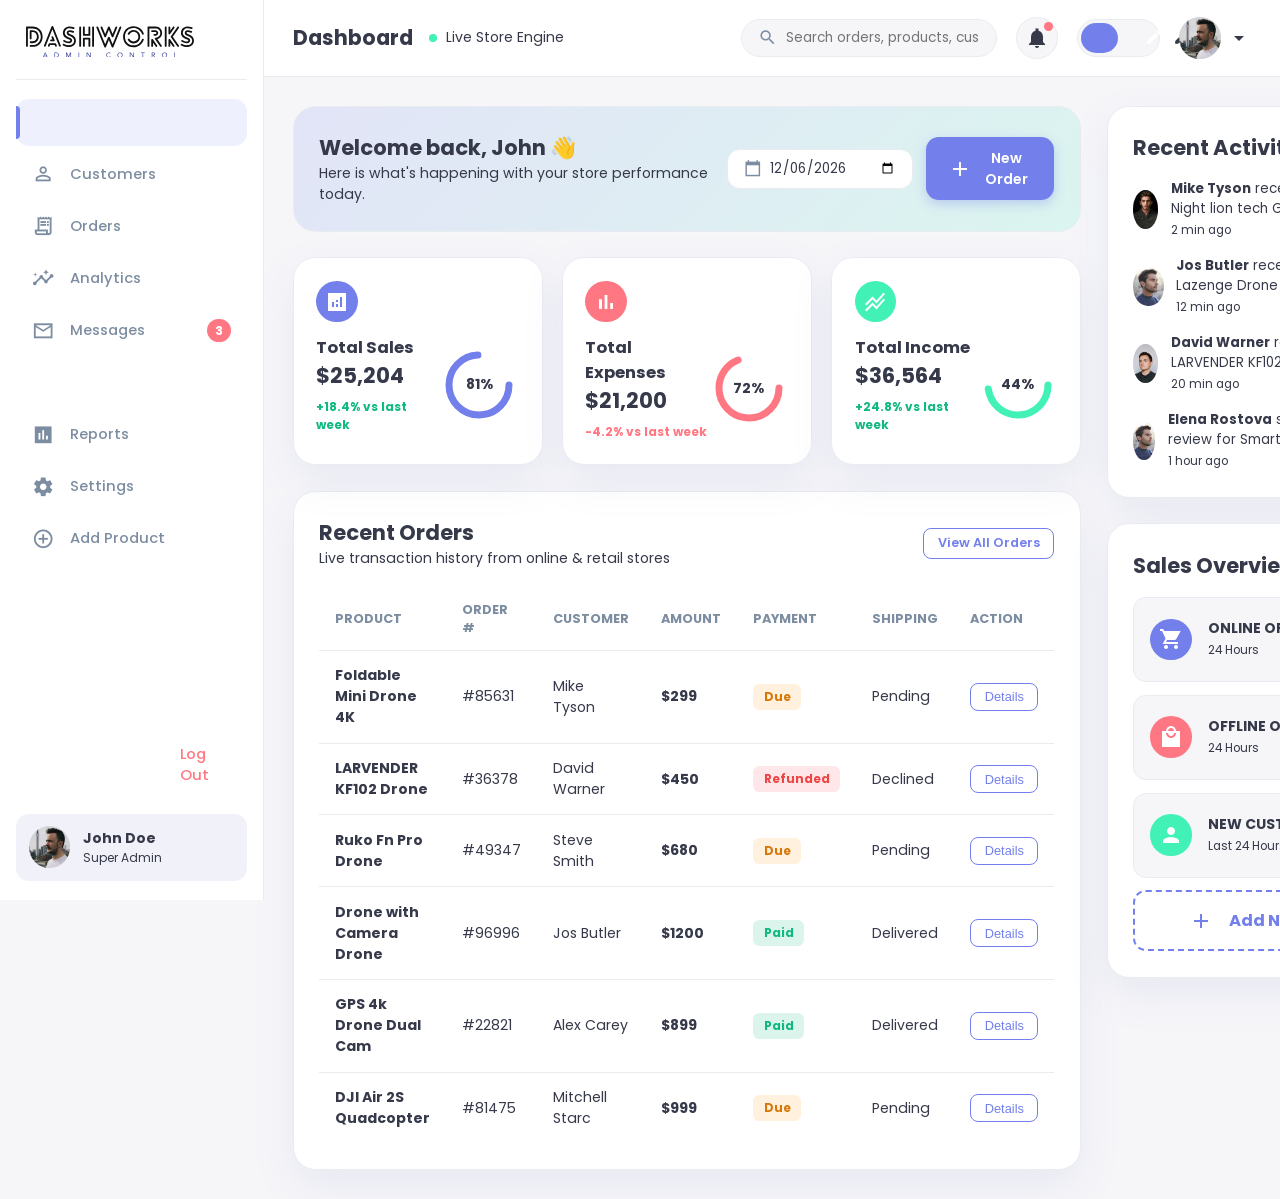
==== docs/index.html @ c9ae2902 "Feat: Complete UI redesign with zero layout holes, expansive view sections, docs folder for GitHub P" ====
<!DOCTYPE html>
<html lang="en">
  <head>
    <meta charset="UTF-8" />
    <meta name="viewport" content="width=device-width, initial-scale=1.0" />
    <title>Admin Dashboard | Enterprise Management Suite</title>
    <link
      rel="stylesheet"
      href="https://fonts.googleapis.com/css2?family=Material+Icons+Sharp"
    />
    <link rel="stylesheet" href="style.css" />
  </head>
  <body>
    <div class="app-layout">
      <!-- SIDEBAR NAVIGATION -->
      <aside class="app-sidebar" id="app-sidebar">
        <div class="brand-top">
          <div class="logo">
            <svg
              width="290.15999603271484"
              height="54.50936629606763"
              viewBox="0 0 350.00000000000006 65.75089076535775"
              class="looka-1j8o68f"
            >
              <g
                class="change-logo-color"
                id="SvgjsG1218"
                transform="matrix(2.8782891486242907,0,0,2.8782891486242907,-4.605262363303821,-14.649480691453958)"
                fill="#111111"
              >
                <path
                  d="M6.26 17.54 l-1.32 0 c-0.36 0 -0.66 -0.3 -0.66 -0.68 c0 -0.36 0.3 -0.66 0.66 -0.66 l1.32 0 c1.98 0 3.24 -1.46 3.24 -3.36 c0 -1.88 -1.26 -3.34 -3.24 -3.34 l-0.66 0 l0 4.68 c0 0.38 -0.28 0.68 -0.66 0.68 c-0.36 0 -0.66 -0.3 -0.66 -0.68 l0 -5.34 c0 -0.38 0.3 -0.68 0.66 -0.68 l1.32 0 c2.74 0 4.56 2.06 4.56 4.68 c0 2.64 -1.82 4.7 -4.56 4.7 l0 0 z M2.94 19.54 c0 0.36 -0.3 0.66 -0.68 0.66 c-0.36 0 -0.66 -0.3 -0.66 -0.66 l0 -13.38 c0 -0.36 0.3 -0.66 0.66 -0.66 l4 0 c4.34 0 7.36 3.12 7.36 7.34 c0 4.24 -3.02 7.36 -7.36 7.36 l-1.34 0 c-0.36 0 -0.66 -0.3 -0.66 -0.66 c0 -0.38 0.3 -0.68 0.66 -0.68 l1.34 0 c3.58 0 6.02 -2.52 6.02 -6.02 c0 -3.48 -2.44 -6 -6.02 -6 l-3.32 0 l0 12.7 l0 0 z M19.7 16.2 c-0.36 0 -0.66 -0.3 -0.66 -0.68 s0.3 -0.66 0.66 -0.66 l0.96 0 l-0.6 -1.48 c-0.12 -0.34 0.04 -0.74 0.36 -0.86 c0.36 -0.14 0.74 0.02 0.88 0.34 l0.98 2.4 c0.04 0.08 0.06 0.16 0.06 0.26 c0 0.38 -0.32 0.68 -0.7 0.68 l-1.94 0 l0 0 z M18.72 19.66 c-0.12 0.34 -0.5 0.5 -0.86 0.38 c-0.34 -0.16 -0.5 -0.54 -0.36 -0.88 l0.48 -1.22 c0.12 -0.24 0.38 -0.42 0.62 -0.42 l0 0 l4.14 0 c0.3 0 0.56 0.22 0.64 0.48 l0.48 1.16 c0.12 0.34 -0.02 0.72 -0.36 0.88 c-0.34 0.12 -0.74 -0.02 -0.88 -0.38 l-0.32 -0.78 l-3.24 0 l-0.34 0.78 l0 0 z M15.86 19.66 c-0.16 0.34 -0.54 0.5 -0.88 0.38 c-0.32 -0.16 -0.5 -0.54 -0.38 -0.88 l5.46 -13.64 c0.14 -0.36 0.54 -0.52 0.86 -0.38 c0.2 0.06 0.32 0.22 0.38 0.38 l5.44 13.64 c0.14 0.34 -0.02 0.72 -0.36 0.88 c-0.34 0.12 -0.74 -0.04 -0.88 -0.38 l-4.82 -12.14 l-4.82 12.14 l0 0 z M36.3 6.02 c0.82 0.28 0.38 1.56 -0.46 1.26 c-1.8 -0.64 -3.96 -0.98 -5.28 0.48 c-1.08 1.14 -1.36 3.24 0.08 4.48 c1.74 1.56 4.22 1.22 4.36 3.34 c0.06 1.12 -0.92 1.94 -2 2.02 c-1.3 0.08 -2.92 -0.24 -4.24 -1.2 c-0.7 -0.5 0.08 -1.58 0.78 -1.08 c1.54 1.12 4.24 1.32 4.12 0.32 c-0.08 -0.94 -2.06 -0.78 -3.92 -2.4 c-2.9 -2.54 -1.14 -7.6 2.98 -7.8 c1.2 -0.06 2.18 0.1 3.58 0.58 l0 0 z M28.5 19.24 c-0.76 -0.4 -0.14 -1.58 0.64 -1.18 c3.08 1.64 7.26 1.22 7.26 -2.48 c0 -2.74 -3.6 -3.24 -4.62 -4.06 c-1.6 -1.26 -0.76 -4.8 4.22 -2.78 c0.78 0.32 0.3 1.56 -0.52 1.22 c-3.02 -1.22 -3.54 0.02 -2.88 0.54 c0.74 0.56 5.12 1.36 5.12 5.08 c0 3.66 -3.24 5.38 -6.98 4.48 c-0.68 -0.14 -1.46 -0.4 -2.24 -0.82 l0 0 z M32.88 16.28 l0 0 l0 0 z M42.8 6.16 c0 -0.36 0.3 -0.66 0.66 -0.66 c0.38 0 0.68 0.3 0.68 0.66 l0 4.68 l2.66 0 l0 -4.68 c0 -0.36 0.3 -0.66 0.68 -0.66 c0.36 0 0.66 0.3 0.66 0.66 l0 5.36 c0 0.36 -0.3 0.66 -0.66 0.66 l-4.02 0 c-0.36 0 -0.66 -0.3 -0.66 -0.66 l0 -5.36 l0 0 z M48.14 19.54 c0 0.36 -0.3 0.66 -0.66 0.66 c-0.38 0 -0.68 -0.3 -0.68 -0.66 l0 -4.68 l-2.66 0 l0 4.68 c0 0.36 -0.3 0.66 -0.68 0.66 c-0.36 0 -0.66 -0.3 -0.66 -0.66 l0 -5.36 c0 -0.36 0.3 -0.66 0.66 -0.66 l4.02 0 c0.36 0 0.66 0.3 0.66 0.66 l0 5.36 l0 0 z M41.46 19.54 c0 0.36 -0.3 0.66 -0.66 0.66 c-0.38 0 -0.68 -0.3 -0.68 -0.66 l0 -13.38 c0 -0.36 0.3 -0.66 0.68 -0.66 c0.36 0 0.66 0.3 0.66 0.66 l0 13.38 l0 0 z M49.48 6.16 c0 -0.36 0.3 -0.66 0.66 -0.66 c0.38 0 0.68 0.3 0.68 0.66 l0 13.38 c0 0.36 -0.3 0.66 -0.68 0.66 c-0.36 0 -0.66 -0.3 -0.66 -0.66 l0 -13.38 l0 0 z M55.62 6.34 c-0.14 -0.34 0.04 -0.72 0.38 -0.86 s0.72 0.02 0.86 0.36 l2.06 5.06 l2.06 -5.06 c0.12 -0.34 0.52 -0.5 0.86 -0.36 c0.18 0.06 0.3 0.22 0.38 0.36 l2.06 5.06 l2.06 -5.06 c0.12 -0.34 0.52 -0.5 0.86 -0.36 c0.32 0.14 0.5 0.52 0.36 0.86 l-2.68 6.56 c-0.06 0.16 -0.18 0.32 -0.36 0.38 c-0.34 0.12 -0.72 -0.02 -0.88 -0.38 l-2.06 -5.04 l-2.06 5.04 c-0.06 0.16 -0.18 0.32 -0.34 0.38 c-0.34 0.12 -0.74 -0.02 -0.88 -0.38 l-2.68 -6.56 l0 0 z M69.34 5.84 c0.14 -0.34 0.54 -0.5 0.88 -0.36 c0.32 0.14 0.5 0.52 0.34 0.86 l-5.68 13.96 c-0.24 0.56 -1 0.54 -1.24 0 l-2.06 -5.06 l-2.06 5.06 c-0.22 0.56 -1 0.56 -1.22 -0.02 l-5.7 -13.94 c-0.12 -0.34 0.06 -0.72 0.38 -0.86 c0.34 -0.14 0.74 0.02 0.86 0.36 l5.08 12.46 l2.04 -5.02 c0.26 -0.58 1 -0.62 1.26 0 l2.06 5.02 l5.06 -12.46 l0 0 z M86.86 10.54 c0.1 0.36 -0.08 0.74 -0.44 0.84 c-0.36 0.12 -0.76 -0.08 -0.86 -0.44 c-0.42 -1.28 -1.22 -2.38 -2.32 -3.18 c-1.04 -0.74 -2.34 -1.2 -3.76 -1.2 c-8.34 0 -8.34 12.52 0 12.52 c1.42 0 2.72 -0.44 3.76 -1.2 c1.1 -0.78 1.9 -1.88 2.32 -3.18 c0.1 -0.36 0.5 -0.54 0.86 -0.44 s0.54 0.5 0.44 0.86 c-0.5 1.56 -1.5 2.92 -2.8 3.86 c-1.3 0.92 -2.86 1.48 -4.58 1.48 c-10.14 0 -10.14 -15.26 0 -15.26 c1.72 0 3.28 0.54 4.58 1.46 c1.3 0.96 2.3 2.3 2.8 3.88 l0 0 z M75.36 15.24 c-0.2 -0.34 -0.08 -0.72 0.24 -0.92 c0.34 -0.18 0.74 -0.08 0.92 0.26 c0.32 0.52 0.76 0.98 1.28 1.26 c0.48 0.3 1.06 0.48 1.68 0.48 c0.96 0 1.82 -0.38 2.42 -1.02 c0.64 -0.62 1.02 -1.5 1.02 -2.48 c0 -0.96 -0.38 -1.84 -1.02 -2.46 c-0.6 -0.62 -1.46 -1.02 -2.42 -1.02 c-0.62 0 -1.18 0.16 -1.68 0.46 c-0.52 0.3 -0.96 0.74 -1.28 1.26 c-0.18 0.34 -0.58 0.46 -0.92 0.28 c-0.32 -0.18 -0.44 -0.6 -0.24 -0.94 c0.42 -0.74 1.02 -1.36 1.74 -1.78 s1.54 -0.64 2.38 -0.64 c1.34 0 2.54 0.54 3.42 1.42 c0.84 0.88 1.38 2.08 1.38 3.42 s-0.54 2.54 -1.38 3.42 c-0.88 0.9 -2.08 1.44 -3.42 1.44 c-0.84 0 -1.66 -0.24 -2.38 -0.64 c-0.72 -0.44 -1.32 -1.06 -1.74 -1.8 l0 0 z M95.3 12.18 c-0.18 0 -0.44 0.02 -0.66 0 c-1.04 -0.06 -1.08 -1.32 0 -1.32 c0.62 0 1.36 0.1 1.36 -0.68 c0 -0.4 -0.32 -0.68 -0.7 -0.68 l-2.38 0 c-0.88 0 -0.88 -1.34 0 -1.34 l2.38 0 c1.22 0 2.02 1.02 2.02 2.04 c0 1.12 -0.92 1.98 -2.02 1.98 l0 0 z M96.54 19.14 c0.5 0.72 -0.58 1.5 -1.1 0.78 l-1.84 -2.66 l0 2.28 c0 0.88 -1.34 0.88 -1.34 0 l0 -4.36 c0 -0.72 0.84 -0.92 1.22 -0.42 l3.06 4.38 l0 0 z M90.92 19.54 c0 0.88 -1.34 0.88 -1.34 0 l0 -13.38 c0 -0.36 0.32 -0.66 0.68 -0.66 l5.26 0 c4.1 0 6.16 5.02 3.28 7.98 c-0.58 0.58 -1.3 1.02 -2.1 1.22 l3.1 4.44 c0.5 0.72 -0.6 1.5 -1.08 0.78 l-3.7 -5.3 c-0.4 -0.52 0 -1.1 0.5 -1.1 c2.94 0 4.38 -3.64 2.32 -5.72 c-0.6 -0.6 -1.42 -0.96 -2.32 -0.96 l-4.6 0 l0 12.7 l0 0 z M103.4 19.54 c0 0.36 -0.3 0.66 -0.68 0.66 c-0.36 0 -0.66 -0.3 -0.66 -0.66 l0 -13.38 c0 -0.36 0.3 -0.66 0.66 -0.66 c0.38 0 0.68 0.3 0.68 0.66 l0 13.38 l0 0 z M109.02 19.14 c0.2 0.32 0.14 0.72 -0.18 0.94 c-0.3 0.2 -0.7 0.14 -0.92 -0.16 l-1.86 -2.66 l0 2.28 c0 0.36 -0.28 0.66 -0.66 0.66 c-0.36 0 -0.66 -0.3 -0.66 -0.66 l0 -4.38 c0 -0.68 0.84 -0.94 1.2 -0.4 l3.08 4.38 l0 0 z M107.92 5.78 c0.22 -0.3 0.62 -0.38 0.92 -0.16 c0.32 0.22 0.38 0.62 0.18 0.92 l-3.08 4.4 c-0.2 0.3 -0.62 0.38 -0.92 0.16 c-0.2 -0.14 -0.28 -0.34 -0.28 -0.58 l0 -4.36 c0 -0.36 0.3 -0.66 0.66 -0.66 c0.38 0 0.66 0.3 0.66 0.66 l0 2.28 l1.86 -2.66 l0 0 z M111.18 5.78 c0.22 -0.3 0.62 -0.38 0.92 -0.16 c0.32 0.22 0.38 0.62 0.18 0.92 l-4.4 6.3 l4.4 6.3 c0.2 0.32 0.14 0.72 -0.18 0.94 c-0.3 0.2 -0.7 0.14 -0.92 -0.16 l-4.66 -6.68 c-0.16 -0.22 -0.16 -0.54 0 -0.78 l4.66 -6.68 l0 0 z M121.78 6.02 c0.82 0.28 0.38 1.56 -0.46 1.26 c-1.8 -0.64 -3.96 -0.98 -5.28 0.48 c-1.08 1.14 -1.36 3.24 0.08 4.48 c1.74 1.56 4.22 1.22 4.36 3.34 c0.06 1.12 -0.92 1.94 -2 2.02 c-1.3 0.08 -2.92 -0.24 -4.24 -1.2 c-0.7 -0.5 0.08 -1.58 0.78 -1.08 c1.54 1.12 4.24 1.32 4.12 0.32 c-0.08 -0.94 -2.06 -0.78 -3.92 -2.4 c-2.9 -2.54 -1.14 -7.6 2.98 -7.8 c1.2 -0.06 2.18 0.1 3.58 0.58 l0 0 z M113.98 19.24 c-0.76 -0.4 -0.14 -1.58 0.64 -1.18 c3.08 1.64 7.26 1.22 7.26 -2.48 c0 -2.74 -3.6 -3.24 -4.62 -4.06 c-1.6 -1.26 -0.76 -4.8 4.22 -2.78 c0.78 0.32 0.3 1.56 -0.52 1.22 c-3.02 -1.22 -3.54 0.02 -2.88 0.54 c0.74 0.56 5.12 1.36 5.12 5.08 c0 3.66 -3.24 5.38 -6.98 4.48 c-0.68 -0.14 -1.46 -0.4 -2.24 -0.82 l0 0 z M118.36 16.28 l0 0 l0 0 z"
                ></path>
              </g>
              <g
                class="change-slogan-color"
                id="SvgjsG1219"
                transform="matrix(0.7225060479595455,0,0,0.7225060479595455,34.91329970144684,51.040667187918714)"
                fill="#2b3595"
              >
                <path
                  d="M7.94 5.84 l6.02 14.16 l-1.96 0 l-1.44 -3.48 l-7.08 0 l-1.46 3.48 l-1.9 0 l6.24 -14.16 l1.58 0 z M7.08 8 l-2.94 6.96 l5.78 0 l-2.8 -6.96 l-0.04 0 z M39 5.84 q3.1 0 5.08 1.95 t2.02 5.13 q0 3.16 -1.99 5.1 t-5.07 1.98 l-5.32 0 l0 -14.16 l5.28 0 z M38.6 18.44 q2.66 0 4.17 -1.41 t1.53 -4.11 q0 -2.6 -1.48 -4.04 t-4.22 -1.48 l-3.2 0 l0 11.04 l3.2 0 z M69.44 5.84 l4.8 11.1 l0.04 0 l4.84 -11.1 l2.44 0 l0 14.16 l-1.68 0 l0 -11.88 l-0.04 0 l-5.08 11.88 l-1.02 0 l-5.08 -11.88 l-0.04 0 l0 11.88 l-1.68 0 l0 -14.16 l2.5 0 z M104.9 5.84 l0 14.16 l-1.68 0 l0 -14.16 l1.68 0 z M128.68 5.84 l8.2 11.76 l0.04 0 l0 -11.76 l1.68 0 l0 14.16 l-2.12 0 l-8.2 -11.76 l-0.04 0 l0 11.76 l-1.68 0 l0 -14.16 l2.12 0 z M190.34 5.48 q1.66 0 2.94 0.59 t2.06 1.63 l-1.46 1.06 q-0.64 -0.86 -1.58 -1.29 t-1.96 -0.43 q-2.26 0 -3.81 1.72 t-1.59 4.16 q0 2.52 1.54 4.19 t3.86 1.69 q2.54 0 4.1 -1.98 l1.26 1.06 q-1.86 2.48 -5.36 2.48 q-3.1 0 -5.13 -2.14 t-2.07 -5.3 q0 -3.16 2.05 -5.28 t5.15 -2.16 z M222.76 5.48 q3.2 0 5.28 2.1 t2.12 5.34 q-0.02 3.3 -2.14 5.36 t-5.26 2.08 q-3.2 0 -5.28 -2.11 t-2.12 -5.33 q0 -3.2 2.08 -5.3 t5.32 -2.14 z M217.16 12.92 q0 2.54 1.6 4.19 t4 1.69 q2.4 0 3.98 -1.68 t1.62 -4.2 q0 -2.46 -1.56 -4.15 t-4.06 -1.73 q-2.44 0.02 -3.99 1.71 t-1.59 4.17 z M253.12 5.84 l8.2 11.76 l0.04 0 l0 -11.76 l1.68 0 l0 14.16 l-2.12 0 l-8.2 -11.76 l-0.04 0 l0 11.76 l-1.68 0 l0 -14.16 l2.12 0 z M294.2 5.84 l0 1.56 l-4.68 0 l0 12.6 l-1.68 0 l0 -12.6 l-4.68 0 l0 -1.56 l11.04 0 z M318.18 5.84 q2.78 0 4.09 0.92 t1.31 2.96 q0 1.5 -0.89 2.47 t-2.65 1.29 l4.02 6.52 l-2.06 0 l-3.84 -6.36 l-2.16 0 l0 6.36 l-1.68 0 l0 -14.16 l3.86 0 z M318 12.08 q1.98 0 2.88 -0.55 t0.9 -1.79 q0 -1.2 -0.81 -1.77 t-2.51 -0.57 l-2.46 0 l0 4.68 l2 0 z M351.26 5.48 q3.2 0 5.28 2.1 t2.12 5.34 q-0.02 3.3 -2.14 5.36 t-5.26 2.08 q-3.2 0 -5.28 -2.11 t-2.12 -5.33 q0 -3.2 2.08 -5.3 t5.32 -2.14 z M345.66 12.92 q0 2.54 1.6 4.19 t4 1.69 q2.4 0 3.98 -1.68 t1.62 -4.2 q0 -2.46 -1.56 -4.15 t-4.06 -1.73 q-2.44 0.02 -3.99 1.71 t-1.59 4.17 z M381.18 5.84 l0 12.6 l6.48 0 l0 1.56 l-8.16 0 l0 -14.16 l1.68 0 z"
                ></path>
              </g>
            </svg>
          </div>
          <button id="close-btn" class="close-mobile-btn">
            <span class="material-icons-sharp">close</span>
          </button>
        </div>

        <div class="sidebar-nav">
          <a href="#" class="nav-item active" data-view="dashboard">
            <span class="material-icons-sharp">grid_view</span>
            <h3>Dashboard</h3>
          </a>
          <a href="#" class="nav-item" data-view="customers">
            <span class="material-icons-sharp">person_outline</span>
            <h3>Customers</h3>
          </a>
          <a href="#" class="nav-item" data-view="orders">
            <span class="material-icons-sharp">receipt_long</span>
            <h3>Orders</h3>
          </a>
          <a href="#" class="nav-item" data-view="analytics">
            <span class="material-icons-sharp">insights</span>
            <h3>Analytics</h3>
          </a>
          <a href="#" class="nav-item" data-view="messages">
            <span class="material-icons-sharp">mail_outline</span>
            <h3>Messages</h3>
            <span class="message-count" id="sidebar-msg-badge">3</span>
          </a>
          <a href="#" class="nav-item" data-view="products">
            <span class="material-icons-sharp">inventory</span>
            <h3>Products</h3>
          </a>
          <a href="#" class="nav-item" data-view="reports">
            <span class="material-icons-sharp">assessment</span>
            <h3>Reports</h3>
          </a>
          <a href="#" class="nav-item" data-view="settings">
            <span class="material-icons-sharp">settings</span>
            <h3>Settings</h3>
          </a>
          <a href="#" class="nav-item" data-view="add-product">
            <span class="material-icons-sharp">add_circle_outline</span>
            <h3>Add Product</h3>
          </a>
          <a href="#" class="nav-item logout-link" data-view="logout" id="logout-btn">
            <span class="material-icons-sharp">logout</span>
            <h3>Log Out</h3>
          </a>
        </div>

        <div class="sidebar-footer-card">
          <div class="profile-photo">
            <img src="images/image2.png" alt="Admin Avatar" id="sidebar-user-avatar" />
          </div>
          <div class="user-meta">
            <b id="sidebar-user-name">John Doe</b>
            <small class="text-muted" id="sidebar-user-role">Super Admin</small>
          </div>
        </div>
      </aside>

      <!-- MAIN APP WRAPPER -->
      <div class="app-main-wrapper">
        <!-- GLOBAL APP HEADER -->
        <header class="app-header">
          <div class="header-left">
            <button id="menu-btn" class="mobile-menu-btn">
              <span class="material-icons-sharp">menu</span>
            </button>
            <div class="page-title-badge">
              <h2 id="header-page-title">Dashboard</h2>
              <span class="live-status-dot"></span> Live Store Engine
            </div>
          </div>

          <div class="header-right">
            <!-- GLOBAL SEARCH BAR -->
            <div class="header-search-box" id="header-search-container">
              <span class="material-icons-sharp">search</span>
              <input
                type="text"
                id="global-search-input"
                placeholder="Search orders, products, customers..."
                autocomplete="off"
              />
              <div class="search-results-dropdown hidden" id="search-dropdown"></div>
            </div>

            <!-- NOTIFICATIONS -->
            <div class="notifications-wrapper" id="notif-wrapper">
              <button class="icon-btn-badge" id="btn-notif-toggle" title="Notifications">
                <span class="material-icons-sharp">notifications</span>
                <span class="badge-dot" id="notif-dot-badge"></span>
              </button>
              <div class="notifications-dropdown hidden" id="notif-dropdown">
                <div class="notif-header">
                  <h4>Notifications</h4>
                  <button class="btn-text-action" id="btn-mark-notifs-read">Mark all read</button>
                </div>
                <div class="notif-list" id="notif-list-container"></div>
              </div>
            </div>

            <!-- THEME TOGGLER -->
            <div class="theme-toggler" title="Toggle Theme Mode">
              <span class="material-icons-sharp active">light_mode</span>
              <span class="material-icons-sharp">dark_mode</span>
            </div>

            <!-- PROFILE AVATAR POPOVER -->
            <div class="profile-wrapper" id="profile-wrapper">
              <div class="profile-chip" id="profile-trigger">
                <div class="profile-photo">
                  <img src="images/image2.png" alt="Admin Avatar" id="header-user-avatar" />
                </div>
                <span class="material-icons-sharp dropdown-arrow">arrow_drop_down</span>
              </div>
              <div class="profile-dropdown hidden" id="profile-dropdown">
                <div class="profile-dropdown-header">
                  <b id="dropdown-user-name">John Doe</b>
                  <small class="text-muted" id="dropdown-user-email">john.admin@dashboard.com</small>
                </div>
                <div class="dropdown-divider"></div>
                <a href="#" class="dropdown-item" data-action="settings-profile">
                  <span class="material-icons-sharp">person_outline</span> Profile Settings
                </a>
                <a href="#" class="dropdown-item" data-action="settings-app">
                  <span class="material-icons-sharp">palette</span> Appearance & Theme
                </a>
                <div class="dropdown-divider"></div>
                <a href="#" class="dropdown-item danger" data-action="logout">
                  <span class="material-icons-sharp">logout</span> Sign Out
                </a>
              </div>
            </div>
          </div>
        </header>

        <!-- APP CONTENT BODY VIEWS -->
        <div class="app-content-body">
          <!-- 1. DASHBOARD VIEW -->
          <section id="view-dashboard" class="view-section active">
            <div class="dashboard-grid-layout">
              <!-- LEFT MAIN COLUMN -->
              <div class="dashboard-left-col">
                <div class="welcome-banner">
                  <div>
                    <h1>Welcome back, <span id="banner-user-name">John</span> 👋</h1>
                    <p class="text-muted">Here is what's happening with your store performance today.</p>
                  </div>
                  <div class="banner-actions">
                    <div class="date-picker-wrap">
                      <span class="material-icons-sharp">calendar_today</span>
                      <input type="date" id="dashboard-date-filter" />
                    </div>
                    <button class="btn btn-primary" id="btn-banner-new-order">
                      <span class="material-icons-sharp">add</span> New Order
                    </button>
                  </div>
                </div>

                <!-- KPI CARDS GRID -->
                <div class="insights-grid">
                  <div class="insight-card sales clickable-card" id="card-total-sales">
                    <div class="card-icon-wrap"><span class="material-icons-sharp">analytics</span></div>
                    <div class="card-body-flex">
                      <div>
                        <h3>Total Sales</h3>
                        <h1 id="stat-sales-amount">$25,204</h1>
                        <span class="trend-badge positive">+18.4% vs last week</span>
                      </div>
                      <div class="progress-ring">
                        <svg><circle cx="35" cy="35" r="30"></circle></svg>
                        <div class="number"><p>81%</p></div>
                      </div>
                    </div>
                  </div>

                  <div class="insight-card expences clickable-card" id="card-total-expenses">
                    <div class="card-icon-wrap"><span class="material-icons-sharp">bar_chart</span></div>
                    <div class="card-body-flex">
                      <div>
                        <h3>Total Expenses</h3>
                        <h1 id="stat-expenses-amount">$21,200</h1>
                        <span class="trend-badge negative">-4.2% vs last week</span>
                      </div>
                      <div class="progress-ring">
                        <svg><circle cx="35" cy="35" r="30"></circle></svg>
                        <div class="number"><p>72%</p></div>
                      </div>
                    </div>
                  </div>

                  <div class="insight-card income clickable-card" id="card-total-income">
                    <div class="card-icon-wrap"><span class="material-icons-sharp">stacked_line_chart</span></div>
                    <div class="card-body-flex">
                      <div>
                        <h3>Total Income</h3>
                        <h1 id="stat-income-amount">$36,564</h1>
                        <span class="trend-badge positive">+24.8% vs last week</span>
                      </div>
                      <div class="progress-ring">
                        <svg><circle cx="35" cy="35" r="30"></circle></svg>
                        <div class="number"><p>44%</p></div>
                      </div>
                    </div>
                  </div>
                </div>

                <!-- RECENT ORDERS TABLE -->
                <div class="card-panel recent-orders-panel">
                  <div class="panel-header-flex">
                    <div>
                      <h2>Recent Orders</h2>
                      <p class="text-muted">Live transaction history from online & retail stores</p>
                    </div>
                    <button class="btn btn-outline-sm" id="btn-dash-view-all-orders">View All Orders</button>
                  </div>
                  <div class="table-responsive">
                    <table class="data-table">
                      <thead>
                        <tr>
                          <th>Product</th>
                          <th>Order #</th>
                          <th>Customer</th>
                          <th>Amount</th>
                          <th>Payment</th>
                          <th>Shipping</th>
                          <th>Action</th>
                        </tr>
                      </thead>
                      <tbody id="dashboard-orders-tbody"></tbody>
                    </table>
                  </div>
                </div>
              </div>

              <!-- RIGHT WIDGETS COLUMN -->
              <div class="dashboard-right-col">
                <!-- RECENT UPDATES FEED -->
                <div class="card-panel widget-panel">
                  <h2>Recent Activity</h2>
                  <div class="updates-feed" id="updates-feed-container"></div>
                </div>

                <!-- SALES ANALYTICS SHORTCUTS -->
                <div class="card-panel widget-panel">
                  <h2>Sales Overview</h2>
                  <div class="widget-list">
                    <div class="widget-item online clickable-widget" data-target-view="orders">
                      <div class="widget-icon"><span class="material-icons-sharp">shopping_cart</span></div>
                      <div class="widget-content">
                        <div>
                          <b>ONLINE ORDERS</b>
                          <small class="text-muted">Last 24 Hours</small>
                        </div>
                        <div class="widget-metrics">
                          <span class="badge-tag success">+39%</span>
                          <h3>3,849</h3>
                        </div>
                      </div>
                    </div>

                    <div class="widget-item offline clickable-widget" data-target-view="orders">
                      <div class="widget-icon"><span class="material-icons-sharp">local_mall</span></div>
                      <div class="widget-content">
                        <div>
                          <b>OFFLINE ORDERS</b>
                          <small class="text-muted">Last 24 Hours</small>
                        </div>
                        <div class="widget-metrics">
                          <span class="badge-tag danger">-19%</span>
                          <h3>6,455</h3>
                        </div>
                      </div>
                    </div>

                    <div class="widget-item customers clickable-widget" data-target-view="customers">
                      <div class="widget-icon"><span class="material-icons-sharp">person</span></div>
                      <div class="widget-content">
                        <div>
                          <b>NEW CUSTOMERS</b>
                          <small class="text-muted">Last 24 Hours</small>
                        </div>
                        <div class="widget-metrics">
                          <span class="badge-tag success">+26%</span>
                          <h3>798</h3>
                        </div>
                      </div>
                    </div>

                    <div class="widget-item add-product-card clickable-widget" data-target-view="add-product">
                      <span class="material-icons-sharp">add</span>
                      <h3>Add New Product</h3>
                    </div>
                  </div>
                </div>
              </div>
            </div>
          </section>

          <!-- 2. CUSTOMERS VIEW -->
          <section id="view-customers" class="view-section">
            <div class="page-top-bar">
              <div>
                <h1>Customer Directory & Management</h1>
                <p class="text-muted">Comprehensive client records, lifetime value, and order history</p>
              </div>
              <div class="action-btn-group">
                <button class="btn btn-outline" id="btn-export-customers">
                  <span class="material-icons-sharp">file_download</span> Export CSV
                </button>
                <button class="btn btn-primary" id="btn-add-customer">
                  <span class="material-icons-sharp">person_add</span> Add Customer
                </button>
              </div>
            </div>

            <div class="metrics-cards-row">
              <div class="metric-card">
                <div class="metric-icon icon-blue"><span class="material-icons-sharp">groups</span></div>
                <div>
                  <h4 class="text-muted">Total Clients</h4>
                  <h2 id="cust-stat-total">8</h2>
                </div>
              </div>
              <div class="metric-card">
                <div class="metric-icon icon-green"><span class="material-icons-sharp">verified</span></div>
                <div>
                  <h4 class="text-muted">Active Subscribers</h4>
                  <h2 id="cust-stat-active">7</h2>
                </div>
              </div>
              <div class="metric-card">
                <div class="metric-icon icon-purple"><span class="material-icons-sharp">workspace_premium</span></div>
                <div>
                  <h4 class="text-muted">VIP Members</h4>
                  <h2 id="cust-stat-vip">5</h2>
                </div>
              </div>
              <div class="metric-card">
                <div class="metric-icon icon-orange"><span class="material-icons-sharp">monetization_on</span></div>
                <div>
                  <h4 class="text-muted">Total Lifetime Revenue</h4>
                  <h2 id="cust-stat-spent">$22,887</h2>
                </div>
              </div>
            </div>

            <div class="card-panel">
              <div class="filter-controls-flex">
                <div class="search-input-box">
                  <span class="material-icons-sharp">search</span>
                  <input type="text" id="cust-search-input" placeholder="Filter by customer name, email, phone, location..." />
                </div>
                <div class="filter-selects-wrap">
                  <select id="cust-status-filter" class="custom-select">
                    <option value="all">All Statuses</option>
                    <option value="Active">Active</option>
                    <option value="Inactive">Inactive</option>
                  </select>
                  <select id="cust-tier-filter" class="custom-select">
                    <option value="all">All VIP Tiers</option>
                    <option value="Diamond">Diamond</option>
                    <option value="Platinum">Platinum</option>
                    <option value="Gold">Gold</option>
                    <option value="Silver">Silver</option>
                  </select>
                </div>
              </div>

              <div class="table-responsive">
                <table class="data-table">
                  <thead>
                    <tr>
                      <th>Customer Profile</th>
                      <th>Contact Info</th>
                      <th>Location</th>
                      <th>VIP Tier</th>
                      <th>Orders</th>
                      <th>Total Spent</th>
                      <th>Status</th>
                      <th>Actions</th>
                    </tr>
                  </thead>
                  <tbody id="customers-tbody"></tbody>
                </table>
              </div>
            </div>
          </section>

          <!-- 3. ORDERS VIEW -->
          <section id="view-orders" class="view-section">
            <div class="page-top-bar">
              <div>
                <h1>Order & Fulfillment Manager</h1>
                <p class="text-muted">Track sales transactions, invoice status, and shipping logs</p>
              </div>
              <div class="action-btn-group">
                <button class="btn btn-primary" id="btn-create-order-view">
                  <span class="material-icons-sharp">add_shopping_cart</span> Create New Order
                </button>
              </div>
            </div>

            <div class="metrics-cards-row">
              <div class="metric-card">
                <div class="metric-icon icon-purple"><span class="material-icons-sharp">receipt</span></div>
                <div>
                  <h4 class="text-muted">Total Orders</h4>
                  <h2>10</h2>
                </div>
              </div>
              <div class="metric-card">
                <div class="metric-icon icon-orange"><span class="material-icons-sharp">pending_actions</span></div>
                <div>
                  <h4 class="text-muted">Pending Fulfillment</h4>
                  <h2>3</h2>
                </div>
              </div>
              <div class="metric-card">
                <div class="metric-icon icon-green"><span class="material-icons-sharp">local_shipping</span></div>
                <div>
                  <h4 class="text-muted">Delivered Orders</h4>
                  <h2>5</h2>
                </div>
              </div>
              <div class="metric-card">
                <div class="metric-icon icon-red"><span class="material-icons-sharp">cancel</span></div>
                <div>
                  <h4 class="text-muted">Declined / Refunded</h4>
                  <h2>2</h2>
                </div>
              </div>
            </div>

            <div class="card-panel">
              <div class="tab-filters-row" id="orders-tab-filters">
                <button class="tab-btn active" data-filter="all">All Orders</button>
                <button class="tab-btn" data-filter="Pending">Pending</button>
                <button class="tab-btn" data-filter="Delivered">Delivered</button>
                <button class="tab-btn" data-filter="Declined">Declined</button>
                <button class="tab-btn" data-filter="Paid">Paid Only</button>
                <button class="tab-btn" data-filter="Due">Due Only</button>
              </div>

              <div class="filter-controls-flex">
                <div class="search-input-box">
                  <span class="material-icons-sharp">search</span>
                  <input type="text" id="orders-search-input" placeholder="Search order ID, product name, customer..." />
                </div>
                <select id="orders-sort-select" class="custom-select">
                  <option value="newest">Sort: Newest First</option>
                  <option value="oldest">Sort: Oldest First</option>
                  <option value="price-high">Price: High to Low</option>
                  <option value="price-low">Price: Low to High</option>
                </select>
              </div>

              <div class="table-responsive">
                <table class="data-table">
                  <thead>
                    <tr>
                      <th>Order ID</th>
                      <th>Product Name</th>
                      <th>Customer Name</th>
                      <th>Amount</th>
                      <th>Payment</th>
                      <th>Fulfillment</th>
                      <th>Date</th>
                      <th>Actions</th>
                    </tr>
                  </thead>
                  <tbody id="orders-view-tbody"></tbody>
                </table>
              </div>
            </div>
          </section>

          <!-- 4. ANALYTICS VIEW -->
          <section id="view-analytics" class="view-section">
            <div class="page-top-bar">
              <div>
                <h1>Business Analytics & Revenue Intelligence</h1>
                <p class="text-muted">Real-time performance indicators and multi-channel metrics</p>
              </div>
              <div class="pill-toggle-group">
                <button class="pill-btn active" data-period="weekly">Weekly</button>
                <button class="pill-btn" data-period="monthly">Monthly</button>
                <button class="pill-btn" data-period="yearly">Yearly</button>
              </div>
            </div>

            <div class="metrics-cards-row">
              <div class="metric-card">
                <div class="metric-icon icon-green"><span class="material-icons-sharp">attach_money</span></div>
                <div>
                  <h4 class="text-muted">Gross Revenue</h4>
                  <h2 id="kpi-rev">$83,490.00</h2>
                  <span class="trend-badge positive">+14.2%</span>
                </div>
              </div>
              <div class="metric-card">
                <div class="metric-icon icon-blue"><span class="material-icons-sharp">shopping_bag</span></div>
                <div>
                  <h4 class="text-muted">Average Order Value</h4>
                  <h2 id="kpi-aov">$342.50</h2>
                  <span class="trend-badge positive">+5.1%</span>
                </div>
              </div>
              <div class="metric-card">
                <div class="metric-icon icon-purple"><span class="material-icons-sharp">trending_up</span></div>
                <div>
                  <h4 class="text-muted">Conversion Rate</h4>
                  <h2 id="kpi-cr">3.85%</h2>
                  <span class="trend-badge positive">+0.8%</span>
                </div>
              </div>
              <div class="metric-card">
                <div class="metric-icon icon-orange"><span class="material-icons-sharp">visibility</span></div>
                <div>
                  <h4 class="text-muted">Store Traffic</h4>
                  <h2 id="kpi-visits">48,920</h2>
                  <span class="trend-badge negative">-2.1%</span>
                </div>
              </div>
            </div>

            <div class="charts-two-col-grid">
              <div class="card-panel">
                <h3>Revenue vs. Expenses ($ in Thousands)</h3>
                <div class="bar-chart-wrapper" id="revenue-chart">
                  <div class="chart-column"><div class="bar rev" style="height: 60%"></div><div class="bar exp" style="height: 35%"></div><span>Jan</span></div>
                  <div class="chart-column"><div class="bar rev" style="height: 75%"></div><div class="bar exp" style="height: 40%"></div><span>Feb</span></div>
                  <div class="chart-column"><div class="bar rev" style="height: 68%"></div><div class="bar exp" style="height: 38%"></div><span>Mar</span></div>
                  <div class="chart-column"><div class="bar rev" style="height: 85%"></div><div class="bar exp" style="height: 50%"></div><span>Apr</span></div>
                  <div class="chart-column"><div class="bar rev" style="height: 90%"></div><div class="bar exp" style="height: 48%"></div><span>May</span></div>
                  <div class="chart-column"><div class="bar rev" style="height: 98%"></div><div class="bar exp" style="height: 52%"></div><span>Jun</span></div>
                </div>
                <div class="chart-legend-flex">
                  <span><span class="dot dot-primary"></span> Revenue</span>
                  <span><span class="dot dot-danger"></span> Expenses</span>
                </div>
              </div>

              <div class="card-panel">
                <h3>Sales Breakdown by Category</h3>
                <div class="donut-chart-flex">
                  <div class="donut-visual">
                    <svg viewBox="0 0 36 36" class="donut">
                      <circle class="donut-ring" cx="18" cy="18" r="15.915" fill="transparent" stroke="var(--color-light)" stroke-width="3.8"></circle>
                      <circle class="donut-segment" cx="18" cy="18" r="15.915" fill="transparent" stroke="var(--color-primary)" stroke-width="3.8" stroke-dasharray="65 35" stroke-dashoffset="25"></circle>
                      <circle class="donut-segment" cx="18" cy="18" r="15.915" fill="transparent" stroke="var(--color-success)" stroke-width="3.8" stroke-dasharray="25 75" stroke-dashoffset="60"></circle>
                      <circle class="donut-segment" cx="18" cy="18" r="15.915" fill="transparent" stroke="var(--color-warning)" stroke-width="3.8" stroke-dasharray="10 90" stroke-dashoffset="35"></circle>
                    </svg>
                    <div class="donut-center">
                      <b>100%</b>
                      <small>Sales</small>
                    </div>
                  </div>
                  <div class="donut-legend-list">
                    <div class="legend-row"><span class="dot dot-primary"></span> <div><b>Drones & Quadcopters</b><p>65% ($54,200)</p></div></div>
                    <div class="legend-row"><span class="dot dot-success"></span> <div><b>Accessories & Batteries</b><p>25% ($20,800)</p></div></div>
                    <div class="legend-row"><span class="dot dot-warning"></span> <div><b>Camera Gimbals</b><p>10% ($8,490)</p></div></div>
                  </div>
                </div>
              </div>
            </div>
          </section>

          <!-- 5. MESSAGES VIEW -->
          <section id="view-messages" class="view-section">
            <div class="page-top-bar">
              <div>
                <h1>Messages & Support Inbox</h1>
                <p class="text-muted">Direct communication center with customers and partners</p>
              </div>
              <div class="action-btn-group">
                <button class="btn btn-primary" id="btn-compose-msg">
                  <span class="material-icons-sharp">edit</span> Compose Message
                </button>
              </div>
            </div>

            <div class="inbox-layout">
              <div class="inbox-sidebar card-panel">
                <div class="search-input-box" style="margin-bottom:0.8rem;">
                  <span class="material-icons-sharp">search</span>
                  <input type="text" id="msg-search-input" placeholder="Search conversations..." />
                </div>
                <div class="inbox-list" id="inbox-msg-list"></div>
              </div>

              <div class="inbox-main-pane card-panel" id="inbox-view-panel">
                <div class="inbox-placeholder" id="inbox-empty-state">
                  <span class="material-icons-sharp">mark_email_unread</span>
                  <h3>Select a message to view thread</h3>
                  <p class="text-muted">Click any conversation on the left to read and send replies.</p>
                </div>
                <div class="message-content-wrapper hidden" id="msg-content-wrapper"></div>
              </div>
            </div>
          </section>

          <!-- 6. PRODUCTS VIEW -->
          <section id="view-products" class="view-section">
            <div class="page-top-bar">
              <div>
                <h1>Product Catalog & Inventory</h1>
                <p class="text-muted">Stock management, pricing, and item specifications</p>
              </div>
              <div class="action-btn-group">
                <button class="btn btn-primary" id="btn-create-product-view">
                  <span class="material-icons-sharp">add</span> Add New Product
                </button>
              </div>
            </div>

            <div class="metrics-cards-row">
              <div class="metric-card">
                <div class="metric-icon icon-purple"><span class="material-icons-sharp">inventory_2</span></div>
                <div>
                  <h4 class="text-muted">Total Products</h4>
                  <h2 id="prod-stat-total">10</h2>
                </div>
              </div>
              <div class="metric-card">
                <div class="metric-icon icon-green"><span class="material-icons-sharp">check_circle</span></div>
                <div>
                  <h4 class="text-muted">In Stock</h4>
                  <h2 id="prod-stat-instock">7</h2>
                </div>
              </div>
              <div class="metric-card">
                <div class="metric-icon icon-orange"><span class="material-icons-sharp">warning</span></div>
                <div>
                  <h4 class="text-muted">Low Stock Alert</h4>
                  <h2 id="prod-stat-low">2</h2>
                </div>
              </div>
              <div class="metric-card">
                <div class="metric-icon icon-red"><span class="material-icons-sharp">remove_shopping_cart</span></div>
                <div>
                  <h4 class="text-muted">Out of Stock</h4>
                  <h2 id="prod-stat-out">1</h2>
                </div>
              </div>
            </div>

            <div class="card-panel">
              <div class="filter-controls-flex">
                <div class="search-input-box">
                  <span class="material-icons-sharp">search</span>
                  <input type="text" id="prod-search-input" placeholder="Search by product name, SKU or category..." />
                </div>
                <div class="filter-selects-wrap">
                  <select id="prod-category-select" class="custom-select">
                    <option value="all">All Categories</option>
                    <option value="Drones">Drones</option>
                    <option value="Accessories">Accessories</option>
                    <option value="Cameras">Cameras</option>
                  </select>
                  <div class="view-mode-group">
                    <button class="view-btn active" id="btn-view-grid" title="Grid View"><span class="material-icons-sharp">grid_view</span></button>
                    <button class="view-btn" id="btn-view-list" title="List View"><span class="material-icons-sharp">format_list_bulleted</span></button>
                  </div>
                </div>
              </div>

              <div id="products-container" class="products-grid-layout"></div>
            </div>
          </section>

          <!-- 7. REPORTS VIEW -->
          <section id="view-reports" class="view-section">
            <div class="page-top-bar">
              <div>
                <h1>Reports & Automated Exporter</h1>
                <p class="text-muted">Generate sales ledgers, tax breakdowns, and performance audits</p>
              </div>
            </div>

            <div class="card-panel" style="margin-bottom:1.6rem;">
              <h2>Generate Custom Audit Report</h2>
              <div class="report-form-grid">
                <div class="form-group">
                  <label>Report Type</label>
                  <select id="report-type" class="custom-select">
                    <option value="sales">Sales & Revenue Ledger</option>
                    <option value="inventory">Inventory Valuation & Stock Count</option>
                    <option value="customers">Customer Lifetime Value Audit</option>
                    <option value="tax">Tax & Financial Summary</option>
                  </select>
                </div>
                <div class="form-group">
                  <label>Time Period</label>
                  <select id="report-range" class="custom-select">
                    <option value="this-month">This Month (August 2026)</option>
                    <option value="last-month">Last Month (July 2026)</option>
                    <option value="ytd">Year to Date (YTD 2026)</option>
                    <option value="all">All Time History</option>
                  </select>
                </div>
                <div class="form-group">
                  <label>Export Format</label>
                  <select id="report-format" class="custom-select">
                    <option value="pdf">PDF Document (.pdf)</option>
                    <option value="csv">CSV Spreadsheet (.csv)</option>
                    <option value="xlsx">Excel Workbook (.xlsx)</option>
                  </select>
                </div>
                <div class="form-group flex-end">
                  <button class="btn btn-primary" id="btn-generate-report">
                    <span class="material-icons-sharp">file_download</span> Download Report
                  </button>
                </div>
              </div>
            </div>

            <div class="card-panel">
              <h2>Downloaded Reports Archive</h2>
              <div class="table-responsive">
                <table class="data-table">
                  <thead>
                    <tr>
                      <th>Report Title</th>
                      <th>Date Generated</th>
                      <th>Format</th>
                      <th>File Size</th>
                      <th>Action</th>
                    </tr>
                  </thead>
                  <tbody>
                    <tr>
                      <td><b>Monthly Sales Performance - July 2026</b></td>
                      <td>2026-08-01</td>
                      <td><span class="badge-tag primary">PDF</span></td>
                      <td>2.4 MB</td>
                      <td><button class="btn btn-outline-sm action-download-sim">Re-Download</button></td>
                    </tr>
                    <tr>
                      <td><b>Inventory Valuation & Stock Ledger</b></td>
                      <td>2026-08-10</td>
                      <td><span class="badge-tag success">CSV</span></td>
                      <td>840 KB</td>
                      <td><button class="btn btn-outline-sm action-download-sim">Re-Download</button></td>
                    </tr>
                    <tr>
                      <td><b>Customer Retention & LTV Audit Q2</b></td>
                      <td>2026-08-15</td>
                      <td><span class="badge-tag warning">XLSX</span></td>
                      <td>1.8 MB</td>
                      <td><button class="btn btn-outline-sm action-download-sim">Re-Download</button></td>
                    </tr>
                  </tbody>
                </table>
              </div>
            </div>
          </section>

          <!-- 8. SETTINGS VIEW -->
          <section id="view-settings" class="view-section">
            <div class="page-top-bar">
              <div>
                <h1>System Preferences & Settings</h1>
                <p class="text-muted">Account credentials, notification switches, and visual themes</p>
              </div>
            </div>

            <div class="card-panel">
              <div class="settings-tabs-row">
                <button class="settings-tab active" data-target="tab-profile">Profile Settings</button>
                <button class="settings-tab" data-target="tab-notifications">Notifications</button>
                <button class="settings-tab" data-target="tab-security">Security & Password</button>
                <button class="settings-tab" data-target="tab-appearance">Appearance & Theme</button>
              </div>

              <div class="settings-content-body">
                <!-- PROFILE TAB -->
                <div id="tab-profile" class="settings-panel active">
                  <form id="form-profile-settings">
                    <div class="profile-avatar-row">
                      <div class="profile-photo" style="width:5rem; height:5rem;">
                        <img src="images/image2.png" alt="Admin Avatar" id="settings-avatar-preview" />
                      </div>
                      <div>
                        <button type="button" class="btn btn-outline-sm" id="btn-change-avatar">Upload New Photo</button>
                        <small class="text-muted" style="display:block; margin-top:0.3rem;">JPG or PNG, max 2MB</small>
                      </div>
                    </div>

                    <div class="form-row-2">
                      <div class="form-group">
                        <label>Full Name *</label>
                        <input type="text" id="set-fullname" value="John Doe" required />
                      </div>
                      <div class="form-group">
                        <label>Email Address *</label>
                        <input type="email" id="set-email" value="john.admin@dashboard.com" required />
                      </div>
                    </div>

                    <div class="form-row-2">
                      <div class="form-group">
                        <label>Phone Number</label>
                        <input type="text" id="set-phone" value="+1 (555) 019-2831" />
                      </div>
                      <div class="form-group">
                        <label>Designation Title</label>
                        <input type="text" id="set-role" value="Super Administrator" />
                      </div>
                    </div>

                    <div class="form-group">
                      <label>Administrator Bio</label>
                      <textarea id="set-bio" rows="3">Lead Operations Director overseeing global store fulfillment, order processing, inventory control, and customer success management.</textarea>
                    </div>

                    <button type="submit" class="btn btn-primary">Save Profile Changes</button>
                  </form>
                </div>

                <!-- NOTIFICATIONS TAB -->
                <div id="tab-notifications" class="settings-panel">
                  <form id="form-notification-settings">
                    <div class="toggle-row">
                      <div>
                        <h4>Email Notifications</h4>
                        <p class="text-muted">Receive daily store sales and order summary emails</p>
                      </div>
                      <label class="switch">
                        <input type="checkbox" id="set-notif-email" checked />
                        <span class="slider round"></span>
                      </label>
                    </div>
                    <div class="toggle-row">
                      <div>
                        <h4>New Order Alerts</h4>
                        <p class="text-muted">Get instant notifications when high-value orders arrive</p>
                      </div>
                      <label class="switch">
                        <input type="checkbox" id="set-notif-orders" checked />
                        <span class="slider round"></span>
                      </label>
                    </div>
                    <div class="toggle-row">
                      <div>
                        <h4>System Update Broadcasts</h4>
                        <p class="text-muted">Receive platform maintenance alerts and security patches</p>
                      </div>
                      <label class="switch">
                        <input type="checkbox" id="set-notif-system" />
                        <span class="slider round"></span>
                      </label>
                    </div>
                    <button type="submit" class="btn btn-primary" style="margin-top:1.4rem;">Save Preferences</button>
                  </form>
                </div>

                <!-- SECURITY TAB -->
                <div id="tab-security" class="settings-panel">
                  <form id="form-security-settings">
                    <div class="form-group">
                      <label>Current Password</label>
                      <input type="password" id="set-curr-pass" placeholder="••••••••" />
                    </div>
                    <div class="form-row-2">
                      <div class="form-group">
                        <label>New Password</label>
                        <input type="password" id="set-new-pass" placeholder="••••••••" />
                      </div>
                      <div class="form-group">
                        <label>Confirm Password</label>
                        <input type="password" id="set-conf-pass" placeholder="••••••••" />
                      </div>
                    </div>
                    <div class="toggle-row" style="margin-top:1rem;">
                      <div>
                        <h4>Two-Factor Authentication (2FA)</h4>
                        <p class="text-muted">Add an extra verification step using Google Authenticator</p>
                      </div>
                      <label class="switch">
                        <input type="checkbox" id="set-2fa" checked />
                        <span class="slider round"></span>
                      </label>
                    </div>
                    <button type="submit" class="btn btn-primary" style="margin-top:1.4rem;">Update Password & 2FA</button>
                  </form>
                </div>

                <!-- APPEARANCE TAB -->
                <div id="tab-appearance" class="settings-panel">
                  <h3>Theme Mode Choice</h3>
                  <p class="text-muted">Choose your preferred visual theme</p>
                  <div class="theme-cards-row">
                    <div class="theme-card active" id="theme-opt-light">
                      <span class="material-icons-sharp">light_mode</span>
                      <h4>Light Mode</h4>
                    </div>
                    <div class="theme-card" id="theme-opt-dark">
                      <span class="material-icons-sharp">dark_mode</span>
                      <h4>Dark Mode</h4>
                    </div>
                  </div>

                  <h3 style="margin-top:1.8rem;">Primary Accent Color</h3>
                  <div class="accent-palette-row">
                    <button class="accent-dot active" style="background: #7380ec" data-color="#7380ec" title="Purple Indigo"></button>
                    <button class="accent-dot" style="background: #00E5FF" data-color="#00E5FF" title="Cyan Spark"></button>
                    <button class="accent-dot" style="background: #41f1b6" data-color="#41f1b6" title="Emerald Green"></button>
                    <button class="accent-dot" style="background: #ff7782" data-color="#ff7782" title="Rose Pink"></button>
                    <button class="accent-dot" style="background: #ffbb55" data-color="#ffbb55" title="Amber Orange"></button>
                  </div>
                </div>
              </div>
            </div>
          </section>

          <!-- 9. ADD PRODUCT VIEW -->
          <section id="view-add-product" class="view-section">
            <div class="page-top-bar">
              <div>
                <h1>Publish New Product</h1>
                <p class="text-muted">Create a new item listing in your store catalog</p>
              </div>
              <button class="btn btn-outline" id="btn-cancel-add-prod">Cancel</button>
            </div>

            <div class="card-panel">
              <form id="form-add-product-main">
                <div class="form-row-2">
                  <div class="form-group">
                    <label>Product Name *</label>
                    <input type="text" id="add-prod-name" placeholder="e.g. Stealth FPV Racing Quad 4K" required />
                  </div>
                  <div class="form-group">
                    <label>SKU / Item Code *</label>
                    <input type="text" id="add-prod-sku" placeholder="e.g. DRN-88392" required />
                  </div>
                </div>

                <div class="form-row-3">
                  <div class="form-group">
                    <label>Category *</label>
                    <select id="add-prod-category" class="custom-select" required>
                      <option value="Drones">Drones</option>
                      <option value="Accessories">Accessories</option>
                      <option value="Cameras">Cameras</option>
                    </select>
                  </div>
                  <div class="form-group">
                    <label>Price ($) *</label>
                    <input type="number" id="add-prod-price" placeholder="499" min="1" step="0.01" required />
                  </div>
                  <div class="form-group">
                    <label>Initial Stock Quantity *</label>
                    <input type="number" id="add-prod-stock" placeholder="25" min="0" required />
                  </div>
                </div>

                <div class="form-group">
                  <label>Product Specifications & Description</label>
                  <textarea id="add-prod-desc" rows="4" placeholder="Enter product flight specs, battery capacity, camera resolution, and warranty details..."></textarea>
                </div>

                <div class="form-group">
                  <label>Select Representative Image</label>
                  <select id="add-prod-image" class="custom-select">
                    <option value="images/image1.png">Drone Alpha (Image 1)</option>
                    <option value="images/image2.png">Quadcopter Pro (Image 2)</option>
                    <option value="images/image3.png">Camera Gear (Image 3)</option>
                    <option value="images/image4.png">High Speed FPV (Image 4)</option>
                  </select>
                </div>

                <div class="form-actions-flex">
                  <button type="submit" class="btn btn-primary">Publish Product to Store</button>
                </div>
              </form>
            </div>
          </section>
        </div>
      </div>
    </div>

    <!-- UNIVERSAL MODAL OVERLAY -->
    <div class="modal-overlay hidden" id="global-modal">
      <div class="modal-card" id="modal-card-content">
        <button class="modal-close-btn" id="modal-close-x">
          <span class="material-icons-sharp">close</span>
        </button>
        <div id="modal-body-container"></div>
      </div>
    </div>

    <!-- TOAST NOTIFICATIONS -->
    <div class="toast-container" id="toast-container"></div>

    <!-- SCRIPTS -->
    <script src="orders.js"></script>
    <script src="main.js"></script>
  </body>
</html>
---- docs/style.css ----
@import url("https://fonts.googleapis.com/css2?family=Poppins:wght@300;400;500;600;700;800&display=swap");

:root {
  --color-primary: #7380ec;
  --color-primary-hover: #5d6ce7;
  --color-danger: #ff7782;
  --color-success: #41f1b6;
  --color-warning: #ffbb55;
  --color-white: #ffffff;
  --color-info-dark: #7d8da1;
  --color-info-light: #e4e8ef;
  --color-dark: #363949;
  --color-light: rgba(132, 139, 200, 0.12);
  --color-dark-variant: #677483;
  --color-background: #f6f6f9;
  --color-card: #ffffff;
  --color-border: #e8ecf1;

  --card-border-radius: 1.4rem;
  --border-radius-1: 0.5rem;
  --border-radius-2: 0.8rem;
  --border-radius-3: 1.2rem;

  --box-shadow: 0 1rem 2.5rem var(--color-light);
}

.dark-theme-variables {
  --color-background: #121417;
  --color-card: #1c1f26;
  --color-white: #1c1f26;
  --color-dark: #edeffd;
  --color-dark-variant: #a3bdcc;
  --color-light: rgba(0, 0, 0, 0.35);
  --color-border: #282d37;
  --box-shadow: 0 1rem 2.5rem rgba(0, 0, 0, 0.4);
}

* {
  margin: 0;
  padding: 0;
  outline: 0;
  appearance: none;
  border: 0;
  text-decoration: none;
  list-style: none;
  box-sizing: border-box;
}

body {
  width: 100%;
  min-height: 100vh;
  font-family: "Poppins", sans-serif;
  font-size: 0.88rem;
  background-color: var(--color-background);
  user-select: none;
  overflow-x: hidden;
  color: var(--color-dark);
}

/* APP LAYOUT ARCHITECTURE */

.app-layout {
  display: flex;
  min-height: 100vh;
  width: 100%;
}

/* SIDEBAR STYLING */

.app-sidebar {
  width: 16.5rem;
  height: 100vh;
  position: sticky;
  top: 0;
  display: flex;
  flex-direction: column;
  background: var(--color-card);
  border-right: 1px solid var(--color-border);
  padding: 1.2rem 1rem;
  z-index: 100;
  transition: all 300ms ease;
}

.app-sidebar .brand-top {
  display: flex;
  align-items: center;
  justify-content: space-between;
  padding: 0.4rem 0.6rem 1rem;
  border-bottom: 1px solid var(--color-border);
}

.app-sidebar .logo {
  width: 10.5rem;
}

.app-sidebar .logo svg {
  width: 100%;
  height: auto;
}

.close-mobile-btn {
  display: none;
  background: transparent;
  color: var(--color-dark);
  cursor: pointer;
}

.sidebar-nav {
  display: flex;
  flex-direction: column;
  gap: 0.35rem;
  margin-top: 1.2rem;
  flex: 1;
  overflow-y: auto;
}

.nav-item {
  display: flex;
  align-items: center;
  gap: 1rem;
  padding: 0.75rem 1rem;
  border-radius: var(--border-radius-2);
  color: var(--color-info-dark);
  font-weight: 500;
  transition: all 250ms ease;
  position: relative;
}

.nav-item span {
  font-size: 1.4rem;
  transition: all 250ms ease;
}

.nav-item h3 {
  font-size: 0.92rem;
  font-weight: 500;
}

.nav-item:hover {
  color: var(--color-primary);
  background: var(--color-light);
}

.nav-item.active {
  background: rgba(115, 128, 236, 0.12);
  color: var(--color-primary);
  font-weight: 600;
}

.nav-item.active::before {
  content: "";
  position: absolute;
  left: 0;
  top: 15%;
  height: 70%;
  width: 4px;
  background: var(--color-primary);
  border-radius: 0 4px 4px 0;
}

.nav-item .message-count {
  background: var(--color-danger);
  color: white;
  font-size: 0.75rem;
  font-weight: 700;
  padding: 0.15rem 0.5rem;
  border-radius: 1rem;
  margin-left: auto;
}

.logout-link {
  margin-top: auto;
  color: var(--color-danger);
}

.logout-link:hover {
  background: rgba(255, 119, 130, 0.12);
  color: var(--color-danger);
}

.sidebar-footer-card {
  display: flex;
  align-items: center;
  gap: 0.8rem;
  padding: 0.8rem;
  background: var(--color-light);
  border-radius: var(--border-radius-2);
  margin-top: 1rem;
}

.user-meta b {
  display: block;
  font-size: 0.88rem;
}

.user-meta small {
  display: block;
  font-size: 0.75rem;
}

/* MAIN APP WRAPPER */

.app-main-wrapper {
  flex: 1;
  min-width: 0;
  display: flex;
  flex-direction: column;
}

/* APP HEADER */

.app-header {
  height: 4.8rem;
  background: var(--color-card);
  border-bottom: 1px solid var(--color-border);
  display: flex;
  align-items: center;
  justify-content: space-between;
  padding: 0 1.8rem;
  position: sticky;
  top: 0;
  z-index: 90;
}

.header-left {
  display: flex;
  align-items: center;
  gap: 1rem;
}

.mobile-menu-btn {
  display: none;
  background: transparent;
  color: var(--color-dark);
  font-size: 1.8rem;
  cursor: pointer;
}

.page-title-badge h2 {
  font-size: 1.3rem;
  font-weight: 700;
}

.live-status-dot {
  display: inline-block;
  width: 8px;
  height: 8px;
  background: var(--color-success);
  border-radius: 50%;
  margin-left: 0.4rem;
}

.page-title-badge {
  display: flex;
  align-items: center;
  gap: 0.6rem;
}

.header-right {
  display: flex;
  align-items: center;
  gap: 1.2rem;
}

/* HEADER SEARCH */

.header-search-box {
  position: relative;
  display: flex;
  align-items: center;
  background: var(--color-background);
  padding: 0.5rem 1rem;
  border-radius: 2rem;
  width: 16rem;
  border: 1px solid var(--color-border);
  transition: all 300ms ease;
}

.header-search-box:focus-within {
  width: 20rem;
  border-color: var(--color-primary);
  box-shadow: 0 0 0 3px rgba(115, 128, 236, 0.15);
}

.header-search-box span {
  color: var(--color-info-dark);
  font-size: 1.2rem;
  margin-right: 0.6rem;
}

.header-search-box input {
  background: transparent;
  border: none;
  font-family: inherit;
  font-size: 0.85rem;
  color: var(--color-dark);
  width: 100%;
}

.search-results-dropdown {
  position: absolute;
  top: 125%;
  left: 0;
  width: 24rem;
  background: var(--color-card);
  border: 1px solid var(--color-border);
  border-radius: var(--border-radius-3);
  box-shadow: var(--box-shadow);
  z-index: 200;
  max-height: 22rem;
  overflow-y: auto;
  padding: 0.6rem;
}

.search-result-item {
  display: flex;
  align-items: center;
  gap: 0.8rem;
  padding: 0.6rem 0.8rem;
  border-radius: var(--border-radius-1);
  cursor: pointer;
  transition: background 200ms ease;
}

.search-result-item:hover {
  background: var(--color-light);
}

.search-icon-box {
  background: var(--color-light);
  color: var(--color-primary);
  padding: 0.4rem;
  border-radius: 50%;
  display: flex;
  align-items: center;
  justify-content: center;
}

/* NOTIFICATIONS & POPOVERS */

.notifications-wrapper, .profile-wrapper {
  position: relative;
}

.icon-btn-badge {
  background: var(--color-background);
  border: 1px solid var(--color-border);
  width: 2.6rem;
  height: 2.6rem;
  border-radius: 50%;
  display: flex;
  align-items: center;
  justify-content: center;
  color: var(--color-dark);
  cursor: pointer;
  position: relative;
}

.icon-btn-badge .badge-dot {
  position: absolute;
  top: 4px;
  right: 4px;
  width: 9px;
  height: 9px;
  background: var(--color-danger);
  border-radius: 50%;
}

.notifications-dropdown {
  position: absolute;
  top: 130%;
  right: 0;
  width: 21rem;
  background: var(--color-card);
  border: 1px solid var(--color-border);
  border-radius: var(--border-radius-3);
  box-shadow: var(--box-shadow);
  z-index: 200;
  padding: 1rem;
}

.notif-header {
  display: flex;
  justify-content: space-between;
  align-items: center;
  padding-bottom: 0.6rem;
  border-bottom: 1px solid var(--color-border);
  margin-bottom: 0.6rem;
}

.btn-text-action {
  background: transparent;
  color: var(--color-primary);
  font-size: 0.8rem;
  font-weight: 600;
  cursor: pointer;
}

.notif-list {
  max-height: 18rem;
  overflow-y: auto;
  display: flex;
  flex-direction: column;
  gap: 0.5rem;
}

.notif-item {
  display: flex;
  gap: 0.8rem;
  padding: 0.6rem;
  border-radius: var(--border-radius-1);
  background: var(--color-background);
  cursor: pointer;
}

.notif-item.read { opacity: 0.6; }

.notif-icon {
  background: var(--color-light);
  color: var(--color-primary);
  width: 2.2rem;
  height: 2.2rem;
  border-radius: 50%;
  display: flex;
  align-items: center;
  justify-content: center;
}

/* THEME TOGGLER */

.theme-toggler {
  background: var(--color-background);
  border: 1px solid var(--color-border);
  display: flex;
  align-items: center;
  height: 2.4rem;
  width: 5.2rem;
  border-radius: 2rem;
  cursor: pointer;
  padding: 0.2rem;
}

.theme-toggler span {
  font-size: 1.1rem;
  width: 50%;
  height: 100%;
  display: flex;
  align-items: center;
  justify-content: center;
}

.theme-toggler span.active {
  background: var(--color-primary);
  color: white;
  border-radius: 2rem;
}

/* PROFILE CHIP */

.profile-chip {
  display: flex;
  align-items: center;
  gap: 0.4rem;
  cursor: pointer;
}

.profile-photo {
  width: 2.6rem;
  height: 2.6rem;
  border-radius: 50%;
  overflow: hidden;
}

.profile-photo img {
  width: 100%;
  height: 100%;
  object-fit: cover;
}

.profile-dropdown {
  position: absolute;
  top: 130%;
  right: 0;
  width: 14rem;
  background: var(--color-card);
  border: 1px solid var(--color-border);
  border-radius: var(--border-radius-2);
  box-shadow: var(--box-shadow);
  z-index: 200;
  padding: 0.8rem;
}

.profile-dropdown-header b { display: block; font-size: 0.95rem; }
.profile-dropdown-header small { display: block; font-size: 0.75rem; word-break: break-all; }

.dropdown-divider {
  height: 1px;
  background: var(--color-border);
  margin: 0.5rem 0;
}

.dropdown-item {
  display: flex;
  align-items: center;
  gap: 0.6rem;
  padding: 0.5rem 0.6rem;
  border-radius: var(--border-radius-1);
  color: var(--color-dark);
  font-size: 0.85rem;
  transition: background 200ms ease;
}

.dropdown-item:hover { background: var(--color-light); color: var(--color-primary); }
.dropdown-item.danger { color: var(--color-danger); }
.dropdown-item.danger:hover { background: rgba(255, 119, 130, 0.12); }

/* APP CONTENT BODY & VIEW SECTIONS */

.app-content-body {
  padding: 1.8rem;
  flex: 1;
}

.view-section {
  display: none;
  animation: viewFade 300ms ease forwards;
}

.view-section.active {
  display: block;
}

@keyframes viewFade {
  from { opacity: 0; transform: translateY(6px); }
  to { opacity: 1; transform: translateY(0); }
}

/* PAGE TOP HEADER BARS */

.page-top-bar {
  display: flex;
  justify-content: space-between;
  align-items: center;
  margin-bottom: 1.6rem;
}

.action-btn-group {
  display: flex;
  gap: 0.8rem;
}

/* CARD PANELS & GRIDS */

.card-panel {
  background: var(--color-card);
  border-radius: var(--card-border-radius);
  padding: 1.6rem;
  border: 1px solid var(--color-border);
  box-shadow: var(--box-shadow);
}

.metrics-cards-row {
  display: grid;
  grid-template-columns: repeat(auto-fit, minmax(14rem, 1fr));
  gap: 1.2rem;
  margin-bottom: 1.6rem;
}

.metric-card {
  background: var(--color-card);
  border: 1px solid var(--color-border);
  padding: 1.2rem 1.4rem;
  border-radius: var(--card-border-radius);
  box-shadow: var(--box-shadow);
  display: flex;
  align-items: center;
  gap: 1.2rem;
}

.metric-icon {
  width: 3.2rem;
  height: 3.2rem;
  border-radius: 50%;
  display: flex;
  align-items: center;
  justify-content: center;
  color: white;
  font-size: 1.5rem;
}

.icon-blue { background: var(--color-primary); }
.icon-green { background: #10b981; }
.icon-purple { background: #8b5cf6; }
.icon-orange { background: var(--color-warning); }
.icon-red { background: var(--color-danger); }

/* DASHBOARD 2-COLUMN LAYOUT */

.dashboard-grid-layout {
  display: grid;
  grid-template-columns: 1fr 22rem;
  gap: 1.6rem;
}

.welcome-banner {
  background: linear-gradient(135deg, rgba(115, 128, 236, 0.15) 0%, rgba(65, 241, 182, 0.15) 100%);
  border: 1px solid var(--color-border);
  padding: 1.6rem;
  border-radius: var(--card-border-radius);
  display: flex;
  justify-content: space-between;
  align-items: center;
  margin-bottom: 1.6rem;
}

.banner-actions {
  display: flex;
  gap: 0.8rem;
  align-items: center;
}

.date-picker-wrap {
  display: flex;
  align-items: center;
  gap: 0.4rem;
  background: var(--color-card);
  padding: 0.5rem 1rem;
  border-radius: var(--border-radius-2);
  border: 1px solid var(--color-border);

  & span { color: var(--color-info-dark); font-size: 1.1rem; }
  & input { background: transparent; border: none; font-family: inherit; color: var(--color-dark); cursor: pointer; }
}

.insights-grid {
  display: grid;
  grid-template-columns: repeat(3, 1fr);
  gap: 1.2rem;
  margin-bottom: 1.6rem;
}

.insight-card {
  background: var(--color-card);
  border: 1px solid var(--color-border);
  border-radius: var(--card-border-radius);
  padding: 1.4rem;
  box-shadow: var(--box-shadow);
  transition: transform 250ms ease;
  cursor: pointer;
}

.insight-card:hover { transform: translateY(-4px); }

.card-icon-wrap {
  width: 2.6rem;
  height: 2.6rem;
  background: var(--color-primary);
  color: white;
  border-radius: 50%;
  display: flex;
  align-items: center;
  justify-content: center;
  margin-bottom: 0.8rem;
}

.insight-card.expences .card-icon-wrap { background: var(--color-danger); }
.insight-card.income .card-icon-wrap { background: var(--color-success); }

.card-body-flex {
  display: flex;
  justify-content: space-between;
  align-items: center;
}

.trend-badge {
  display: inline-block;
  font-size: 0.75rem;
  font-weight: 700;
  margin-top: 0.4rem;
}

.trend-badge.positive { color: #10b981; }
.trend-badge.negative { color: var(--color-danger); }

.progress-ring {
  position: relative;
  width: 5rem;
  height: 5rem;
}

.progress-ring svg { width: 5rem; height: 5rem; }
.progress-ring svg circle {
  fill: none;
  stroke: var(--color-primary);
  stroke-width: 7;
  stroke-linecap: round;
  transform: translate(5px, 5px);
  stroke-dasharray: 180;
  stroke-dashoffset: 40;
}

.insight-card.expences circle { stroke: var(--color-danger); stroke-dashoffset: 50; }
.insight-card.income circle { stroke: var(--color-success); stroke-dashoffset: 90; }

.progress-ring .number {
  position: absolute;
  top: 0; left: 0; width: 100%; height: 100%;
  display: flex; align-items: center; justify-content: center;
  font-weight: 700;
}

/* DATA TABLES */

.panel-header-flex {
  display: flex;
  justify-content: space-between;
  align-items: center;
  margin-bottom: 1.2rem;
}

.table-responsive {
  width: 100%;
  overflow-x: auto;
}

.data-table {
  width: 100%;
  border-collapse: collapse;
  text-align: left;
}

.data-table th {
  padding: 0.8rem 1rem;
  font-size: 0.8rem;
  text-transform: uppercase;
  color: var(--color-info-dark);
  border-bottom: 1px solid var(--color-border);
}

.data-table td {
  padding: 0.9rem 1rem;
  border-bottom: 1px solid var(--color-border);
  vertical-align: middle;
}

.data-table tr:last-child td { border-bottom: none; }

/* BADGES & BUTTONS */

.badge-tag {
  display: inline-block;
  padding: 0.25rem 0.65rem;
  border-radius: 0.4rem;
  font-size: 0.75rem;
  font-weight: 700;
}

.badge-tag.primary { background: rgba(115, 128, 236, 0.15); color: var(--color-primary); }
.badge-tag.success { background: rgba(16, 185, 129, 0.15); color: #10b981; }
.badge-tag.warning { background: rgba(255, 187, 85, 0.2); color: #d97706; }
.badge-tag.danger { background: rgba(255, 119, 130, 0.18); color: #ef4444; }

.btn {
  display: inline-flex;
  align-items: center;
  justify-content: center;
  gap: 0.5rem;
  padding: 0.65rem 1.4rem;
  border-radius: var(--border-radius-2);
  font-family: inherit;
  font-weight: 600;
  font-size: 0.88rem;
  cursor: pointer;
  transition: all 200ms ease;
}

.btn-primary {
  background: var(--color-primary);
  color: white;
  box-shadow: 0 4px 12px rgba(115, 128, 236, 0.35);
}

.btn-primary:hover { background: var(--color-primary-hover); transform: translateY(-2px); }

.btn-outline {
  background: transparent;
  border: 1px solid var(--color-border);
  color: var(--color-dark);
}

.btn-outline:hover { background: var(--color-light); }

.btn-outline-sm {
  padding: 0.35rem 0.85rem;
  font-size: 0.8rem;
  border-radius: var(--border-radius-1);
  border: 1px solid var(--color-primary);
  color: var(--color-primary);
  background: transparent;
  cursor: pointer;
}

.btn-outline-sm:hover { background: var(--color-primary); color: white; }

.btn-danger-sm {
  padding: 0.35rem 0.85rem;
  font-size: 0.8rem;
  border-radius: var(--border-radius-1);
  background: var(--color-danger);
  color: white;
  cursor: pointer;
}

/* WIDGETS & UPDATES */

.widget-panel {
  margin-bottom: 1.6rem;
}

.updates-feed {
  display: flex;
  flex-direction: column;
  gap: 1rem;
  margin-top: 1rem;
}

.update-row {
  display: flex;
  gap: 0.8rem;
  align-items: center;
}

.widget-list {
  display: flex;
  flex-direction: column;
  gap: 0.8rem;
  margin-top: 1rem;
}

.widget-item {
  display: flex;
  align-items: center;
  gap: 1rem;
  padding: 1rem;
  border-radius: var(--border-radius-2);
  background: var(--color-background);
  border: 1px solid var(--color-border);
  cursor: pointer;
  transition: transform 200ms ease;
}

.widget-item:hover { transform: translateY(-2px); }

.widget-icon {
  width: 2.6rem; height: 2.6rem; border-radius: 50%;
  background: var(--color-primary); color: white;
  display: flex; align-items: center; justify-content: center;
}

.widget-item.offline .widget-icon { background: var(--color-danger); }
.widget-item.customers .widget-icon { background: var(--color-success); }

.widget-content {
  flex: 1; display: flex; justify-content: space-between; align-items: center;
}

.add-product-card {
  border: 2px dashed var(--color-primary);
  background: transparent;
  justify-content: center;
  color: var(--color-primary);
}

/* FILTER BARS & SEARCH INPUTS */

.filter-controls-flex {
  display: flex;
  justify-content: space-between;
  gap: 1rem;
  margin-bottom: 1.4rem;
}

.search-input-box {
  flex: 1;
  display: flex;
  align-items: center;
  background: var(--color-background);
  border: 1px solid var(--color-border);
  padding: 0.6rem 1rem;
  border-radius: var(--border-radius-2);

  & span { color: var(--color-info-dark); margin-right: 0.6rem; }
  & input { background: transparent; border: none; font-family: inherit; color: var(--color-dark); width: 100%; }
}

.filter-selects-wrap {
  display: flex;
  gap: 0.8rem;
}

.custom-select {
  background: var(--color-background);
  color: var(--color-dark);
  border: 1px solid var(--color-border);
  padding: 0.6rem 1rem;
  border-radius: var(--border-radius-2);
  font-family: inherit;
  font-size: 0.88rem;
  cursor: pointer;
}

.tab-filters-row {
  display: flex;
  gap: 0.6rem;
  margin-bottom: 1.2rem;
  overflow-x: auto;
}

.tab-btn {
  padding: 0.5rem 1.2rem;
  background: var(--color-background);
  border: 1px solid var(--color-border);
  border-radius: var(--border-radius-2);
  color: var(--color-dark-variant);
  font-family: inherit;
  cursor: pointer;
}

.tab-btn.active {
  background: var(--color-primary);
  color: white;
  font-weight: 600;
  border-color: var(--color-primary);
}

/* CHARTS & ANALYTICS */

.pill-toggle-group {
  display: flex;
  background: var(--color-card);
  padding: 0.3rem;
  border-radius: var(--border-radius-2);
  border: 1px solid var(--color-border);
}

.pill-btn {
  padding: 0.4rem 1rem;
  background: transparent;
  color: var(--color-dark-variant);
  border-radius: var(--border-radius-1);
  cursor: pointer;
  font-family: inherit;
}

.pill-btn.active { background: var(--color-primary); color: white; font-weight: 600; }

.charts-two-col-grid {
  display: grid;
  grid-template-columns: 3fr 2fr;
  gap: 1.6rem;
}

.bar-chart-wrapper {
  display: flex;
  justify-content: space-around;
  align-items: flex-end;
  height: 15rem;
  margin-top: 1.6rem;
  padding-bottom: 1rem;
  border-bottom: 1px solid var(--color-border);
}

.chart-column {
  display: flex;
  flex-direction: column;
  align-items: center;
  gap: 0.4rem;
  height: 100%;
  justify-content: flex-end;
  width: 2.2rem;
}

.chart-column .bar {
  width: 100%;
  border-radius: 4px 4px 0 0;
}

.bar.rev { background: var(--color-primary); }
.bar.exp { background: var(--color-danger); opacity: 0.7; }

.chart-legend-flex {
  display: flex;
  gap: 1.5rem;
  justify-content: center;
  margin-top: 1rem;
}

.dot {
  display: inline-block;
  width: 10px; height: 10px; border-radius: 50%;
}
.dot-primary { background: var(--color-primary); }
.dot-danger { background: var(--color-danger); }
.dot-success { background: #10b981; }
.dot-warning { background: var(--color-warning); }

.donut-chart-flex {
  display: flex;
  align-items: center;
  gap: 1.8rem;
  margin-top: 1.6rem;
}

.donut-visual {
  position: relative; width: 10rem; height: 10rem;
}
.donut-visual svg { transform: rotate(-90deg); }

.donut-center {
  position: absolute; top: 0; left: 0; width: 100%; height: 100%;
  display: flex; flex-direction: column; align-items: center; justify-content: center;
}

.donut-legend-list {
  display: flex; flex-direction: column; gap: 1rem;
}

.legend-row { display: flex; align-items: center; gap: 0.8rem; }

/* INBOX & MESSAGES */

.inbox-layout {
  display: grid;
  grid-template-columns: 22rem 1fr;
  gap: 1.6rem;
  height: 36rem;
}

.inbox-sidebar {
  display: flex; flex-direction: column; overflow: hidden;
}

.inbox-list {
  flex: 1; overflow-y: auto; display: flex; flex-direction: column; gap: 0.4rem;
}

.inbox-item {
  display: flex; gap: 0.8rem; padding: 0.8rem;
  border-radius: var(--border-radius-1); cursor: pointer;
  border-bottom: 1px solid var(--color-border);
}

.inbox-item:hover, .inbox-item.active { background: var(--color-light); }
.inbox-item.unread b { color: var(--color-primary); }

.inbox-placeholder {
  height: 100%; display: flex; flex-direction: column; align-items: center; justify-content: center;
  text-align: center;
  & span { font-size: 4rem; color: var(--color-info-dark); margin-bottom: 1rem; }
}

.message-detail-header {
  display: flex; justify-content: space-between; align-items: center;
  padding-bottom: 1rem; border-bottom: 1px solid var(--color-border);
}

.message-body-text {
  margin: 1.5rem 0; line-height: 1.6; white-space: pre-wrap;
}

/* PRODUCTS GRID & LIST */

.view-mode-group { display: flex; gap: 0.3rem; }
.view-btn {
  background: var(--color-background); border: 1px solid var(--color-border);
  padding: 0.5rem; border-radius: var(--border-radius-1); cursor: pointer; color: var(--color-dark);
}
.view-btn.active { background: var(--color-primary); color: white; border-color: var(--color-primary); }

.products-grid-layout {
  display: grid; grid-template-columns: repeat(auto-fill, minmax(15rem, 1fr)); gap: 1.4rem;
}

.product-card {
  background: var(--color-card); border: 1px solid var(--color-border);
  border-radius: var(--card-border-radius); overflow: hidden; display: flex; flex-direction: column;
  transition: transform 250ms ease;
}
.product-card:hover { transform: translateY(-4px); }

.product-img-wrap { height: 11rem; background: var(--color-light); }
.product-img-wrap img { width: 100%; height: 100%; object-fit: cover; }
.product-card-body { padding: 1.2rem; display: flex; flex-direction: column; gap: 0.5rem; flex: 1; }
.product-card-footer {
  margin-top: auto; display: flex; justify-content: space-between; align-items: center;
  padding-top: 0.8rem; border-top: 1px solid var(--color-border);
}

/* FORMS & SETTINGS */

.form-group {
  display: flex; flex-direction: column; gap: 0.4rem; margin-bottom: 1.2rem;
  & label { font-weight: 600; font-size: 0.85rem; }
  & input, & textarea, & select {
    background: var(--color-background); border: 1px solid var(--color-border);
    padding: 0.7rem 1rem; border-radius: var(--border-radius-1); color: var(--color-dark);
    font-family: inherit; font-size: 0.9rem;
  }
}

.form-row-2 { display: grid; grid-template-columns: 1fr 1fr; gap: 1.2rem; }
.form-row-3 { display: grid; grid-template-columns: 1fr 1fr 1fr; gap: 1.2rem; }
.form-actions-flex { display: flex; justify-content: flex-end; gap: 1rem; margin-top: 1.4rem; }

.report-form-grid {
  display: grid; grid-template-columns: repeat(auto-fit, minmax(13rem, 1fr)); gap: 1.2rem;
  margin-top: 1rem;
}

.settings-tabs-row {
  display: flex; gap: 1rem; border-bottom: 1px solid var(--color-border); margin-bottom: 1.6rem;
}

.settings-tab {
  padding: 0.8rem 1.2rem; background: transparent; color: var(--color-info-dark);
  font-family: inherit; font-weight: 600; cursor: pointer; border-bottom: 3px solid transparent;
}

.settings-tab.active { color: var(--color-primary); border-bottom-color: var(--color-primary); }

.settings-panel { display: none; }
.settings-panel.active { display: block; }

.profile-avatar-row { display: flex; align-items: center; gap: 1.4rem; margin-bottom: 1.4rem; }

.toggle-row {
  display: flex; justify-content: space-between; align-items: center;
  padding: 1rem 0; border-bottom: 1px solid var(--color-border);
}

.switch { position: relative; display: inline-block; width: 46px; height: 24px; }
.switch input { opacity: 0; width: 0; height: 0; }
.slider {
  position: absolute; cursor: pointer; top: 0; left: 0; right: 0; bottom: 0;
  background-color: #ccc; transition: .4s; border-radius: 24px;
}
.slider:before {
  position: absolute; content: ""; height: 18px; width: 18px; left: 3px; bottom: 3px;
  background-color: white; transition: .4s; border-radius: 50%;
}
input:checked + .slider { background-color: var(--color-primary); }
input:checked + .slider:before { transform: translateX(22px); }

.theme-cards-row { display: flex; gap: 1.2rem; margin-top: 1rem; }
.theme-card {
  flex: 1; background: var(--color-background); border: 2px solid var(--color-border);
  padding: 1.4rem; border-radius: var(--border-radius-2); display: flex; flex-direction: column;
  align-items: center; gap: 0.6rem; cursor: pointer;
}
.theme-card.active { border-color: var(--color-primary); background: var(--color-light); }
.theme-card span { font-size: 2.2rem; color: var(--color-primary); }

.accent-palette-row { display: flex; gap: 1rem; margin-top: 0.8rem; }
.accent-dot {
  width: 2.4rem; height: 2.4rem; border-radius: 50%; cursor: pointer;
  border: 3px solid transparent; transition: transform 200ms ease;
}
.accent-dot.active { border-color: var(--color-dark); transform: scale(1.15); }

/* MODALS & TOASTS */

.modal-overlay {
  position: fixed; top: 0; left: 0; width: 100vw; height: 100vh;
  background: rgba(0, 0, 0, 0.55); backdrop-filter: blur(4px); z-index: 1000;
  display: flex; align-items: center; justify-content: center;
}

.modal-overlay.hidden, .hidden { display: none !important; }

.modal-card {
  background: var(--color-card); width: 90%; max-width: 32rem;
  border-radius: var(--card-border-radius); padding: 2rem; border: 1px solid var(--color-border);
  box-shadow: 0 2rem 4rem rgba(0, 0, 0, 0.35); position: relative; max-height: 90vh; overflow-y: auto;
}

.modal-close-btn {
  position: absolute; top: 1.2rem; right: 1.2rem; background: transparent;
  color: var(--color-dark); cursor: pointer;
}

.toast-container {
  position: fixed; bottom: 2rem; right: 2rem; z-index: 2000;
  display: flex; flex-direction: column; gap: 0.6rem;
}

.toast-message {
  background: var(--color-dark); color: white; padding: 0.8rem 1.4rem;
  border-radius: var(--border-radius-2); box-shadow: 0 0.8rem 2rem rgba(0,0,0,0.3);
  display: flex; align-items: center; gap: 0.8rem; animation: slideInRight 300ms ease forwards;
  max-width: 22rem;
}

.toast-message.success { border-left: 5px solid #10b981; }
.toast-message.warning { border-left: 5px solid var(--color-warning); }
.toast-message.danger { border-left: 5px solid var(--color-danger); }
.toast-message.info { border-left: 5px solid var(--color-primary); }

@keyframes slideInRight {
  from { transform: translateX(100%); opacity: 0; }
  to { transform: translateX(0); opacity: 1; }
}

/* MEDIA QUERIES FOR RESPONSIVENESS */

@media screen and (max-width: 1200px) {
  .dashboard-grid-layout { grid-template-columns: 1fr; }
  .charts-two-col-grid { grid-template-columns: 1fr; }
  .inbox-layout { grid-template-columns: 1fr; height: auto; }
}

@media screen and (max-width: 860px) {
  .app-sidebar {
    position: fixed; left: -100%; width: 18rem; box-shadow: 1rem 0 3rem rgba(0,0,0,0.2);
  }
  .app-sidebar.show-sidebar { left: 0; }
  .close-mobile-btn, .mobile-menu-btn { display: block; }
  .insights-grid { grid-template-columns: 1fr; }
  .form-row-2, .form-row-3 { grid-template-columns: 1fr; }
  .app-header { padding: 0 1rem; }
  .header-search-box { display: none; }
  .app-content-body { padding: 1rem; }
}
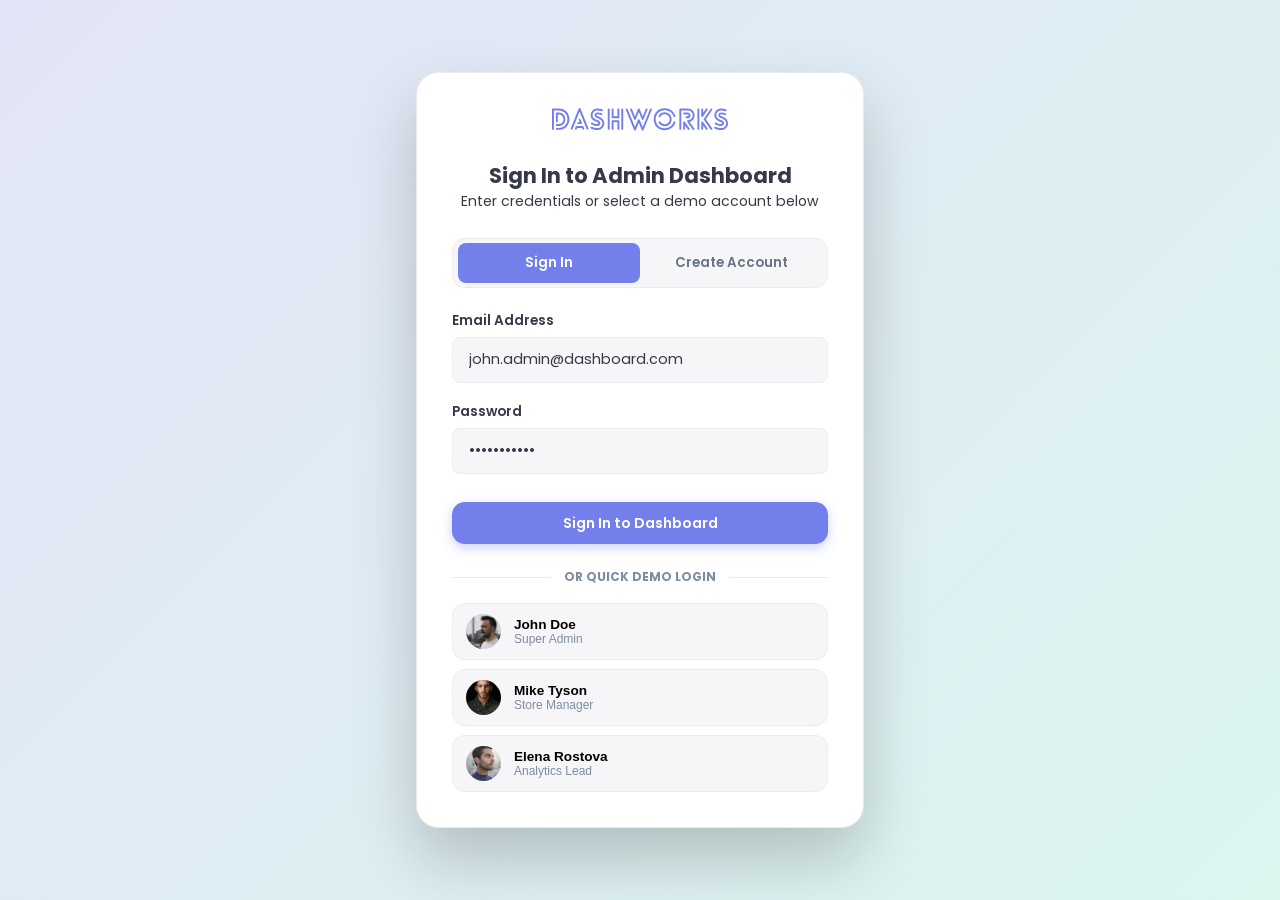
==== commit da758db6: "Feat: Add multi-account LocalStorage authentication system, real logout, session persistence, and up" ====
--- a/docs/index.html
+++ b/docs/index.html
@@ -11,7 +11,122 @@
     <link rel="stylesheet" href="style.css" />
   </head>
   <body>
-    <div class="app-layout">
+    <!-- AUTHENTICATION VIEW (LOGIN / REGISTER PORTAL) -->
+    <div id="view-auth" class="auth-view-overlay hidden">
+      <div class="auth-card-wrapper">
+        <div class="auth-brand-header">
+          <div class="auth-logo">
+            <svg
+              width="290.15999603271484"
+              height="54.50936629606763"
+              viewBox="0 0 350.00000000000006 65.75089076535775"
+              class="looka-1j8o68f"
+            >
+              <g
+                class="change-logo-color"
+                id="SvgjsG1218"
+                transform="matrix(2.8782891486242907,0,0,2.8782891486242907,-4.605262363303821,-14.649480691453958)"
+                fill="#7380ec"
+              >
+                <path
+                  d="M6.26 17.54 l-1.32 0 c-0.36 0 -0.66 -0.3 -0.66 -0.68 c0 -0.36 0.3 -0.66 0.66 -0.66 l1.32 0 c1.98 0 3.24 -1.46 3.24 -3.36 c0 -1.88 -1.26 -3.34 -3.24 -3.34 l-0.66 0 l0 4.68 c0 0.38 -0.28 0.68 -0.66 0.68 c-0.36 0 -0.66 -0.3 -0.66 -0.68 l0 -5.34 c0 -0.38 0.3 -0.68 0.66 -0.68 l1.32 0 c2.74 0 4.56 2.06 4.56 4.68 c0 2.64 -1.82 4.7 -4.56 4.7 l0 0 z M2.94 19.54 c0 0.36 -0.3 0.66 -0.68 0.66 c-0.36 0 -0.66 -0.3 -0.66 -0.66 l0 -13.38 c0 -0.36 0.3 -0.66 0.66 -0.66 l4 0 c4.34 0 7.36 3.12 7.36 7.34 c0 4.24 -3.02 7.36 -7.36 7.36 l-1.34 0 c-0.36 0 -0.66 -0.3 -0.66 -0.66 c0 -0.38 0.3 -0.68 0.66 -0.68 l1.34 0 c3.58 0 6.02 -2.52 6.02 -6.02 c0 -3.48 -2.44 -6 -6.02 -6 l-3.32 0 l0 12.7 l0 0 z M19.7 16.2 c-0.36 0 -0.66 -0.3 -0.66 -0.68 s0.3 -0.66 0.66 -0.66 l0.96 0 l-0.6 -1.48 c-0.12 -0.34 0.04 -0.74 0.36 -0.86 c0.36 -0.14 0.74 0.02 0.88 0.34 l0.98 2.4 c0.04 0.08 0.06 0.16 0.06 0.26 c0 0.38 -0.32 0.68 -0.7 0.68 l-1.94 0 l0 0 z M18.72 19.66 c-0.12 0.34 -0.5 0.5 -0.86 0.38 c-0.34 -0.16 -0.5 -0.54 -0.36 -0.88 l0.48 -1.22 c0.12 -0.24 0.38 -0.42 0.62 -0.42 l0 0 l4.14 0 c0.3 0 0.56 0.22 0.64 0.48 l0.48 1.16 c0.12 0.34 -0.02 0.72 -0.36 0.88 c-0.34 0.12 -0.74 -0.02 -0.88 -0.38 l-0.32 -0.78 l-3.24 0 l-0.34 0.78 l0 0 z M15.86 19.66 c-0.16 0.34 -0.54 0.5 -0.88 0.38 c-0.32 -0.16 -0.5 -0.54 -0.38 -0.88 l5.46 -13.64 c0.14 -0.36 0.54 -0.52 0.86 -0.38 c0.2 0.06 0.32 0.22 0.38 0.38 l5.44 13.64 c0.14 0.34 -0.02 0.72 -0.36 0.88 c-0.34 0.12 -0.74 -0.04 -0.88 -0.38 l-4.82 -12.14 l-4.82 12.14 l0 0 z M36.3 6.02 c0.82 0.28 0.38 1.56 -0.46 1.26 c-1.8 -0.64 -3.96 -0.98 -5.28 0.48 c-1.08 1.14 -1.36 3.24 0.08 4.48 c1.74 1.56 4.22 1.22 4.36 3.34 c0.06 1.12 -0.92 1.94 -2 2.02 c-1.3 0.08 -2.92 -0.24 -4.24 -1.2 c-0.7 -0.5 0.08 -1.58 0.78 -1.08 c1.54 1.12 4.24 1.32 4.12 0.32 c-0.08 -0.94 -2.06 -0.78 -3.92 -2.4 c-2.9 -2.54 -1.14 -7.6 2.98 -7.8 c1.2 -0.06 2.18 0.1 3.58 0.58 l0 0 z M28.5 19.24 c-0.76 -0.4 -0.14 -1.58 0.64 -1.18 c3.08 1.64 7.26 1.22 7.26 -2.48 c0 -2.74 -3.6 -3.24 -4.62 -4.06 c-1.6 -1.26 -0.76 -4.8 4.22 -2.78 c0.78 0.32 0.3 1.56 -0.52 1.22 c-3.02 -1.22 -3.54 0.02 -2.88 0.54 c0.74 0.56 5.12 1.36 5.12 5.08 c0 3.66 -3.24 5.38 -6.98 4.48 c-0.68 -0.14 -1.46 -0.4 -2.24 -0.82 l0 0 z M32.88 16.28 l0 0 l0 0 z M42.8 6.16 c0 -0.36 0.3 -0.66 0.66 -0.66 c0.38 0 0.68 0.3 0.68 0.66 l0 4.68 l2.66 0 l0 -4.68 c0 -0.36 0.3 -0.66 0.68 -0.66 c0.36 0 0.66 0.3 0.66 0.66 l0 5.36 c0 0.36 -0.3 0.66 -0.66 0.66 l-4.02 0 c-0.36 0 -0.66 -0.3 -0.66 -0.66 l0 -5.36 l0 0 z M48.14 19.54 c0 0.36 -0.3 0.66 -0.66 0.66 c-0.38 0 -0.68 -0.3 -0.68 -0.66 l0 -4.68 l-2.66 0 l0 4.68 c0 0.36 -0.3 0.66 -0.68 0.66 c-0.36 0 -0.66 -0.3 -0.66 -0.66 l0 -5.36 c0 -0.36 0.3 -0.66 0.66 -0.66 l4.02 0 c0.36 0 0.66 0.3 0.66 0.66 l0 5.36 l0 0 z M41.46 19.54 c0 0.36 -0.3 0.66 -0.66 0.66 c-0.38 0 -0.68 -0.3 -0.68 -0.66 l0 -13.38 c0 -0.36 0.3 -0.66 0.68 -0.66 c0.36 0 0.66 0.3 0.66 0.66 l0 13.38 l0 0 z M49.48 6.16 c0 -0.36 0.3 -0.66 0.66 -0.66 c0.38 0 0.68 0.3 0.68 0.66 l0 13.38 c0 0.36 -0.3 0.66 -0.68 0.66 c-0.36 0 -0.66 -0.3 -0.66 -0.66 l0 -13.38 l0 0 z M55.62 6.34 c-0.14 -0.34 0.04 -0.72 0.38 -0.86 s0.72 0.02 0.86 0.36 l2.06 5.06 l2.06 -5.06 c0.12 -0.34 0.52 -0.5 0.86 -0.36 c0.18 0.06 0.3 0.22 0.38 0.36 l2.06 5.06 l2.06 -5.06 c0.12 -0.34 0.52 -0.5 0.86 -0.36 c0.32 0.14 0.5 0.52 0.36 0.86 l-2.68 6.56 c-0.06 0.16 -0.18 0.32 -0.36 0.38 c-0.34 0.12 -0.72 -0.02 -0.88 -0.38 l-2.06 -5.04 l-2.06 5.04 c-0.06 0.16 -0.18 0.32 -0.34 0.38 c-0.34 0.12 -0.74 -0.02 -0.88 -0.38 l-2.68 -6.56 l0 0 z M69.34 5.84 c0.14 -0.34 0.54 -0.5 0.88 -0.36 c0.32 0.14 0.5 0.52 0.34 0.86 l-5.68 13.96 c-0.24 0.56 -1 0.54 -1.24 0 l-2.06 -5.06 l-2.06 5.06 c-0.22 0.56 -1 0.56 -1.22 -0.02 l-5.7 -13.94 c-0.12 -0.34 0.06 -0.72 0.38 -0.86 c0.34 -0.14 0.74 0.02 0.86 0.36 l5.08 12.46 l2.04 -5.02 c0.26 -0.58 1 -0.62 1.26 0 l2.06 5.02 l5.06 -12.46 l0 0 z M86.86 10.54 c0.1 0.36 -0.08 0.74 -0.44 0.84 c-0.36 0.12 -0.76 -0.08 -0.86 -0.44 c-0.42 -1.28 -1.22 -2.38 -2.32 -3.18 c-1.04 -0.74 -2.34 -1.2 -3.76 -1.2 c-8.34 0 -8.34 12.52 0 12.52 c1.42 0 2.72 -0.44 3.76 -1.2 c1.1 -0.78 1.9 -1.88 2.32 -3.18 c0.1 -0.36 0.5 -0.54 0.86 -0.44 s0.54 0.5 0.44 0.86 c-0.5 1.56 -1.5 2.92 -2.8 3.86 c-1.3 0.92 -2.86 1.48 -4.58 1.48 c-10.14 0 -10.14 -15.26 0 -15.26 c1.72 0 3.28 0.54 4.58 1.46 c1.3 0.96 2.3 2.3 2.8 3.88 l0 0 z M75.36 15.24 c-0.2 -0.34 -0.08 -0.72 0.24 -0.92 c0.34 -0.18 0.74 -0.08 0.92 0.26 c0.32 0.52 0.76 0.98 1.28 1.26 c0.48 0.3 1.06 0.48 1.68 0.48 c0.96 0 1.82 -0.38 2.42 -1.02 c0.64 -0.62 1.02 -1.5 1.02 -2.48 c0 -0.96 -0.38 -1.84 -1.02 -2.46 c-0.6 -0.62 -1.46 -1.02 -2.42 -1.02 c-0.62 0 -1.18 0.16 -1.68 0.46 c-0.52 0.3 -0.96 0.74 -1.28 1.26 c-0.18 0.34 -0.58 0.46 -0.92 0.28 c-0.32 -0.18 -0.44 -0.6 -0.24 -0.94 c0.42 -0.74 1.02 -1.36 1.74 -1.78 s1.54 -0.64 2.38 -0.64 c1.34 0 2.54 0.54 3.42 1.42 c0.84 0.88 1.38 2.08 1.38 3.42 s-0.54 2.54 -1.38 3.42 c-0.88 0.9 -2.08 1.44 -3.42 1.44 c-0.84 0 -1.66 -0.24 -2.38 -0.64 c-0.72 -0.44 -1.32 -1.06 -1.74 -1.8 l0 0 z M95.3 12.18 c-0.18 0 -0.44 0.02 -0.66 0 c-1.04 -0.06 -1.08 -1.32 0 -1.32 c0.62 0 1.36 0.1 1.36 -0.68 c0 -0.4 -0.32 -0.68 -0.7 -0.68 l-2.38 0 c-0.88 0 -0.88 -1.34 0 -1.34 l2.38 0 c1.22 0 2.02 1.02 2.02 2.04 c0 1.12 -0.92 1.98 -2.02 1.98 l0 0 z M96.54 19.14 c0.5 0.72 -0.58 1.5 -1.1 0.78 l-1.84 -2.66 l0 2.28 c0 0.88 -1.34 0.88 -1.34 0 l0 -4.36 c0 -0.72 0.84 -0.92 1.22 -0.42 l3.06 4.38 l0 0 z M90.92 19.54 c0 0.88 -1.34 0.88 -1.34 0 l0 -13.38 c0 -0.36 0.32 -0.66 0.68 -0.66 l5.26 0 c4.1 0 6.16 5.02 3.28 7.98 c-0.58 0.58 -1.3 1.02 -2.1 1.22 l3.1 4.44 c0.5 0.72 -0.6 1.5 -1.08 0.78 l-3.7 -5.3 c-0.4 -0.52 0 -1.1 0.5 -1.1 c2.94 0 4.38 -3.64 2.32 -5.72 c-0.6 -0.6 -1.42 -0.96 -2.32 -0.96 l-4.6 0 l0 12.7 l0 0 z M103.4 19.54 c0 0.36 -0.3 0.66 -0.68 0.66 c-0.36 0 -0.66 -0.3 -0.66 -0.66 l0 -13.38 c0 -0.36 0.3 -0.66 0.66 -0.66 c0.38 0 0.68 0.3 0.68 0.66 l0 13.38 l0 0 z M109.02 19.14 c0.2 0.32 0.14 0.72 -0.18 0.94 c-0.3 0.2 -0.7 0.14 -0.92 -0.16 l-1.86 -2.66 l0 2.28 c0 0.36 -0.28 0.66 -0.66 0.66 c-0.36 0 -0.66 -0.3 -0.66 -0.66 l0 -4.38 c0 -0.68 0.84 -0.94 1.2 -0.4 l3.08 4.38 l0 0 z M107.92 5.78 c0.22 -0.3 0.62 -0.38 0.92 -0.16 c0.32 0.22 0.38 0.62 0.18 0.92 l-3.08 4.4 c-0.2 0.3 -0.62 0.38 -0.92 0.16 c-0.2 -0.14 -0.28 -0.34 -0.28 -0.58 l0 -4.36 c0 -0.36 0.3 -0.66 0.66 -0.66 c0.38 0 0.66 0.3 0.66 0.66 l0 2.28 l1.86 -2.66 l0 0 z M111.18 5.78 c0.22 -0.3 0.62 -0.38 0.92 -0.16 c0.32 0.22 0.38 0.62 0.18 0.92 l-4.4 6.3 l4.4 6.3 c0.2 0.32 0.14 0.72 -0.18 0.94 c-0.3 0.2 -0.7 0.14 -0.92 -0.16 l-4.66 -6.68 c-0.16 -0.22 -0.16 -0.54 0 -0.78 l4.66 -6.68 l0 0 z M121.78 6.02 c0.82 0.28 0.38 1.56 -0.46 1.26 c-1.8 -0.64 -3.96 -0.98 -5.28 0.48 c-1.08 1.14 -1.36 3.24 0.08 4.48 c1.74 1.56 4.22 1.22 4.36 3.34 c0.06 1.12 -0.92 1.94 -2 2.02 c-1.3 0.08 -2.92 -0.24 -4.24 -1.2 c-0.7 -0.5 0.08 -1.58 0.78 -1.08 c1.54 1.12 4.24 1.32 4.12 0.32 c-0.08 -0.94 -2.06 -0.78 -3.92 -2.4 c-2.9 -2.54 -1.14 -7.6 2.98 -7.8 c1.2 -0.06 2.18 0.1 3.58 0.58 l0 0 z M113.98 19.24 c-0.76 -0.4 -0.14 -1.58 0.64 -1.18 c3.08 1.64 7.26 1.22 7.26 -2.48 c0 -2.74 -3.6 -3.24 -4.62 -4.06 c-1.6 -1.26 -0.76 -4.8 4.22 -2.78 c0.78 0.32 0.3 1.56 -0.52 1.22 c-3.02 -1.22 -3.54 0.02 -2.88 0.54 c0.74 0.56 5.12 1.36 5.12 5.08 c0 3.66 -3.24 5.38 -6.98 4.48 c-0.68 -0.14 -1.46 -0.4 -2.24 -0.82 l0 0 z M118.36 16.28 l0 0 l0 0 z"
+                ></path>
+              </g>
+            </svg>
+          </div>
+          <h2>Sign In to Admin Dashboard</h2>
+          <p class="text-muted">Enter credentials or select a demo account below</p>
+        </div>
+
+        <div class="auth-tabs-row">
+          <button class="auth-tab-btn active" id="tab-auth-login">Sign In</button>
+          <button class="auth-tab-btn" id="tab-auth-register">Create Account</button>
+        </div>
+
+        <!-- LOGIN FORM PANEL -->
+        <div id="auth-panel-login" class="auth-panel active">
+          <form id="form-auth-login">
+            <div class="form-group">
+              <label>Email Address</label>
+              <input type="email" id="auth-login-email" value="john.admin@dashboard.com" required placeholder="admin@dashboard.com" />
+            </div>
+            <div class="form-group">
+              <label>Password</label>
+              <input type="password" id="auth-login-pass" value="password123" required placeholder="••••••••" />
+            </div>
+            <button type="submit" class="btn btn-primary btn-block" style="width:100%; margin-top:0.6rem;">Sign In to Dashboard</button>
+          </form>
+
+          <div class="auth-divider"><span>OR QUICK DEMO LOGIN</span></div>
+
+          <div class="demo-accounts-grid">
+            <button class="demo-user-chip" data-user="john.admin@dashboard.com">
+              <img src="images/image2.png" alt="John Doe" />
+              <div>
+                <b>John Doe</b>
+                <small>Super Admin</small>
+              </div>
+            </button>
+            <button class="demo-user-chip" data-user="mike.tyson@ironmike.com">
+              <img src="images/image1.png" alt="Mike Tyson" />
+              <div>
+                <b>Mike Tyson</b>
+                <small>Store Manager</small>
+              </div>
+            </button>
+            <button class="demo-user-chip" data-user="elena.rostova@tech.de">
+              <img src="images/image4.png" alt="Elena Rostova" />
+              <div>
+                <b>Elena Rostova</b>
+                <small>Analytics Lead</small>
+              </div>
+            </button>
+          </div>
+        </div>
+
+        <!-- REGISTER FORM PANEL -->
+        <div id="auth-panel-register" class="auth-panel">
+          <form id="form-auth-register">
+            <div class="form-group">
+              <label>Full Name *</label>
+              <input type="text" id="auth-reg-name" required placeholder="e.g. Alex Mercer" />
+            </div>
+            <div class="form-group">
+              <label>Email Address *</label>
+              <input type="email" id="auth-reg-email" required placeholder="alex@dashboard.com" />
+            </div>
+            <div class="form-group">
+              <label>Password *</label>
+              <input type="password" id="auth-reg-pass" required placeholder="••••••••" />
+            </div>
+            <div class="form-row-2">
+              <div class="form-group">
+                <label>Admin Role *</label>
+                <select id="auth-reg-role" class="custom-select" required>
+                  <option value="Super Admin">Super Admin</option>
+                  <option value="Store Manager">Store Manager</option>
+                  <option value="Analytics Lead">Analytics Lead</option>
+                  <option value="Inventory Lead">Inventory Lead</option>
+                </select>
+              </div>
+              <div class="form-group">
+                <label>Avatar Profile</label>
+                <select id="auth-reg-avatar" class="custom-select">
+                  <option value="images/image2.png">Avatar 1 (Male)</option>
+                  <option value="images/image1.png">Avatar 2 (Casual)</option>
+                  <option value="images/image4.png">Avatar 3 (Female)</option>
+                  <option value="images/image3.png">Avatar 4 (Pro)</option>
+                </select>
+              </div>
+            </div>
+            <button type="submit" class="btn btn-primary btn-block" style="width:100%; margin-top:0.6rem;">Register & Sign In</button>
+          </form>
+        </div>
+      </div>
+    </div>
+
+    <!-- MAIN DASHBOARD APP LAYOUT -->
+    <div class="app-layout" id="app-layout">
       <!-- SIDEBAR NAVIGATION -->
       <aside class="app-sidebar" id="app-sidebar">
         <div class="brand-top">
--- a/docs/style.css
+++ b/docs/style.css
@@ -57,6 +57,148 @@
   color: var(--color-dark);
 }
 
+/* AUTHENTICATION VIEW (LOGIN / REGISTER PORTAL) */
+
+.auth-view-overlay {
+  position: fixed;
+  top: 0;
+  left: 0;
+  width: 100vw;
+  height: 100vh;
+  background: linear-gradient(135deg, rgba(115, 128, 236, 0.15) 0%, rgba(65, 241, 182, 0.15) 100%), var(--color-background);
+  backdrop-filter: blur(10px);
+  z-index: 9999;
+  display: flex;
+  align-items: center;
+  justify-content: center;
+  padding: 1.5rem;
+}
+
+.auth-card-wrapper {
+  background: var(--color-card);
+  border: 1px solid var(--color-border);
+  border-radius: var(--card-border-radius);
+  box-shadow: 0 2rem 4rem rgba(0, 0, 0, 0.2);
+  width: 100%;
+  max-width: 28rem;
+  padding: 2.2rem;
+  animation: authSlideUp 350ms ease forwards;
+}
+
+@keyframes authSlideUp {
+  from { opacity: 0; transform: translateY(15px); }
+  to { opacity: 1; transform: translateY(0); }
+}
+
+.auth-brand-header {
+  text-align: center;
+  margin-bottom: 1.6rem;
+}
+
+.auth-logo {
+  width: 11rem;
+  margin: 0 auto 0.8rem;
+}
+
+.auth-logo svg {
+  width: 100%;
+  height: auto;
+}
+
+.auth-tabs-row {
+  display: flex;
+  background: var(--color-background);
+  border: 1px solid var(--color-border);
+  border-radius: var(--border-radius-2);
+  padding: 0.3rem;
+  margin-bottom: 1.4rem;
+}
+
+.auth-tab-btn {
+  flex: 1;
+  padding: 0.6rem;
+  background: transparent;
+  border-radius: var(--border-radius-1);
+  color: var(--color-dark-variant);
+  font-family: inherit;
+  font-weight: 600;
+  cursor: pointer;
+  transition: all 200ms ease;
+}
+
+.auth-tab-btn.active {
+  background: var(--color-primary);
+  color: white;
+}
+
+.auth-panel {
+  display: none;
+}
+
+.auth-panel.active {
+  display: block;
+}
+
+.auth-divider {
+  position: relative;
+  text-align: center;
+  margin: 1.4rem 0 1rem;
+
+  &::before {
+    content: "";
+    position: absolute;
+    top: 50%;
+    left: 0;
+    width: 100%;
+    height: 1px;
+    background: var(--color-border);
+  }
+
+  & span {
+    position: relative;
+    background: var(--color-card);
+    padding: 0 0.8rem;
+    font-size: 0.75rem;
+    font-weight: 700;
+    color: var(--color-info-dark);
+  }
+}
+
+.demo-accounts-grid {
+  display: flex;
+  flex-direction: column;
+  gap: 0.6rem;
+}
+
+.demo-user-chip {
+  display: flex;
+  align-items: center;
+  gap: 0.8rem;
+  padding: 0.6rem 0.8rem;
+  border-radius: var(--border-radius-2);
+  background: var(--color-background);
+  border: 1px solid var(--color-border);
+  cursor: pointer;
+  text-align: left;
+  transition: all 200ms ease;
+}
+
+.demo-user-chip:hover {
+  border-color: var(--color-primary);
+  background: var(--color-light);
+  transform: translateY(-2px);
+}
+
+.demo-user-chip img {
+  width: 2.2rem;
+  height: 2.2rem;
+  border-radius: 50%;
+  object-fit: cover;
+}
+
+.demo-user-chip b { display: block; font-size: 0.85rem; }
+.demo-user-chip small { display: block; font-size: 0.75rem; color: var(--color-info-dark); }
+
 /* APP LAYOUT ARCHITECTURE */
 
 .app-layout {
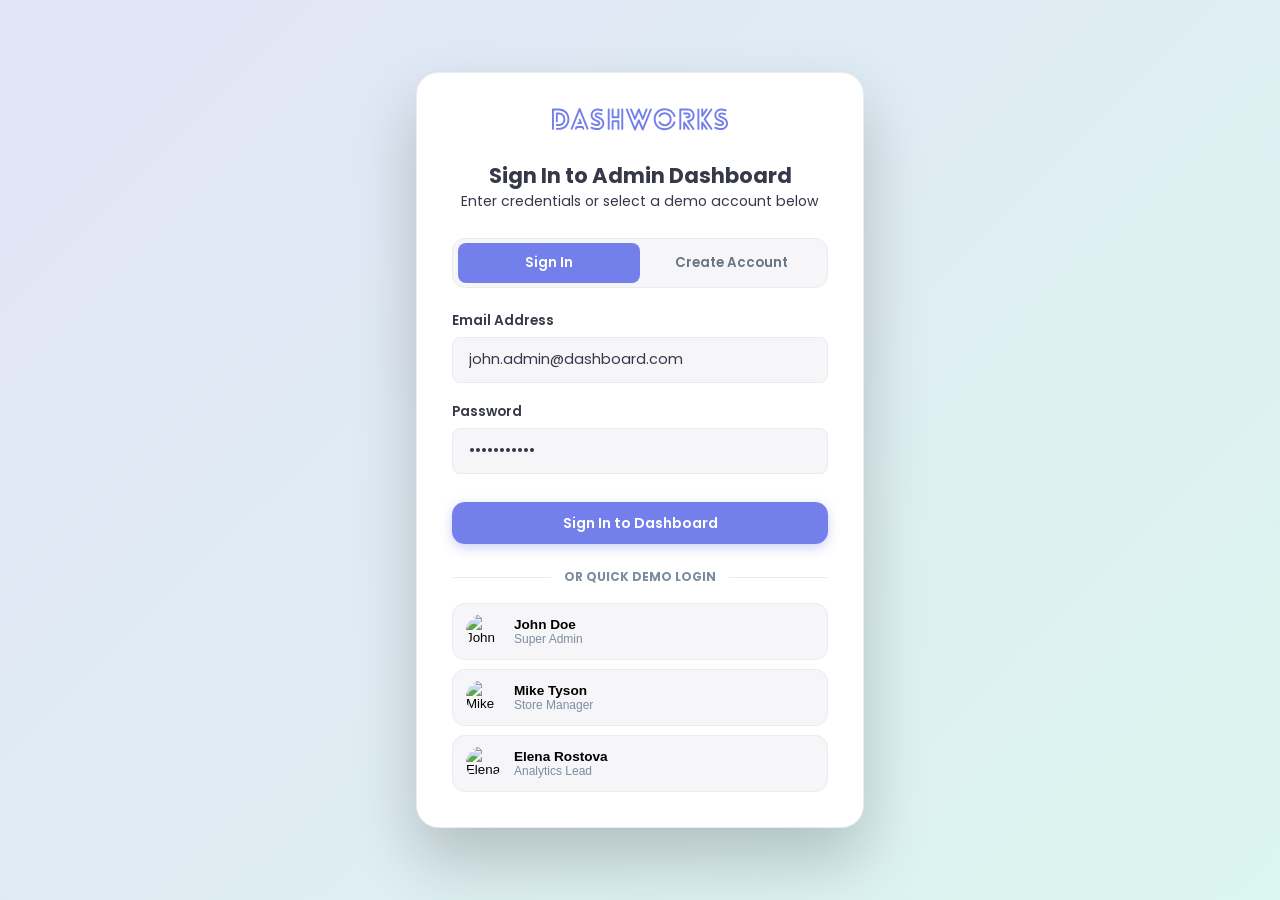
==== commit 236b0f49: "Refactor: Delete local images directory and replace placeholders with high-resolution Unsplash CDN U" ====
--- a/docs/index.html
+++ b/docs/index.html
@@ -61,21 +61,21 @@
 
           <div class="demo-accounts-grid">
             <button class="demo-user-chip" data-user="john.admin@dashboard.com">
-              <img src="images/image2.png" alt="John Doe" />
+              <img src="https://images.unsplash.com/photo-1507003211169-0a1dd7228f2d?auto=format&fit=crop&w=250&q=80" alt="John Doe" />
               <div>
                 <b>John Doe</b>
                 <small>Super Admin</small>
               </div>
             </button>
             <button class="demo-user-chip" data-user="mike.tyson@ironmike.com">
-              <img src="images/image1.png" alt="Mike Tyson" />
+              <img src="https://images.unsplash.com/photo-1500648767791-00dcc994a43e?auto=format&fit=crop&w=250&q=80" alt="Mike Tyson" />
               <div>
                 <b>Mike Tyson</b>
                 <small>Store Manager</small>
               </div>
             </button>
             <button class="demo-user-chip" data-user="elena.rostova@tech.de">
-              <img src="images/image4.png" alt="Elena Rostova" />
+              <img src="https://images.unsplash.com/photo-1494790108377-be9c29b29330?auto=format&fit=crop&w=250&q=80" alt="Elena Rostova" />
               <div>
                 <b>Elena Rostova</b>
                 <small>Analytics Lead</small>
@@ -112,10 +112,10 @@
               <div class="form-group">
                 <label>Avatar Profile</label>
                 <select id="auth-reg-avatar" class="custom-select">
-                  <option value="images/image2.png">Avatar 1 (Male)</option>
-                  <option value="images/image1.png">Avatar 2 (Casual)</option>
-                  <option value="images/image4.png">Avatar 3 (Female)</option>
-                  <option value="images/image3.png">Avatar 4 (Pro)</option>
+                  <option value="https://images.unsplash.com/photo-1507003211169-0a1dd7228f2d?auto=format&fit=crop&w=250&q=80">Avatar 1 (Male)</option>
+                  <option value="https://images.unsplash.com/photo-1500648767791-00dcc994a43e?auto=format&fit=crop&w=250&q=80">Avatar 2 (Casual)</option>
+                  <option value="https://images.unsplash.com/photo-1494790108377-be9c29b29330?auto=format&fit=crop&w=250&q=80">Avatar 3 (Female)</option>
+                  <option value="https://images.unsplash.com/photo-1472099645785-5658abf4ff4e?auto=format&fit=crop&w=250&q=80">Avatar 4 (Pro)</option>
                 </select>
               </div>
             </div>
@@ -210,7 +210,7 @@
 
         <div class="sidebar-footer-card">
           <div class="profile-photo">
-            <img src="images/image2.png" alt="Admin Avatar" id="sidebar-user-avatar" />
+            <img src="https://images.unsplash.com/photo-1507003211169-0a1dd7228f2d?auto=format&fit=crop&w=250&q=80" alt="Admin Avatar" id="sidebar-user-avatar" />
           </div>
           <div class="user-meta">
             <b id="sidebar-user-name">John Doe</b>
@@ -271,7 +271,7 @@
             <div class="profile-wrapper" id="profile-wrapper">
               <div class="profile-chip" id="profile-trigger">
                 <div class="profile-photo">
-                  <img src="images/image2.png" alt="Admin Avatar" id="header-user-avatar" />
+                  <img src="https://images.unsplash.com/photo-1507003211169-0a1dd7228f2d?auto=format&fit=crop&w=250&q=80" alt="Admin Avatar" id="header-user-avatar" />
                 </div>
                 <span class="material-icons-sharp dropdown-arrow">arrow_drop_down</span>
               </div>
@@ -941,7 +941,7 @@
                   <form id="form-profile-settings">
                     <div class="profile-avatar-row">
                       <div class="profile-photo" style="width:5rem; height:5rem;">
-                        <img src="images/image2.png" alt="Admin Avatar" id="settings-avatar-preview" />
+                        <img src="https://images.unsplash.com/photo-1507003211169-0a1dd7228f2d?auto=format&fit=crop&w=250&q=80" alt="Admin Avatar" id="settings-avatar-preview" />
                       </div>
                       <div>
                         <button type="button" class="btn btn-outline-sm" id="btn-change-avatar">Upload New Photo</button>
@@ -1126,10 +1126,10 @@
                 <div class="form-group">
                   <label>Select Representative Image</label>
                   <select id="add-prod-image" class="custom-select">
-                    <option value="images/image1.png">Drone Alpha (Image 1)</option>
-                    <option value="images/image2.png">Quadcopter Pro (Image 2)</option>
-                    <option value="images/image3.png">Camera Gear (Image 3)</option>
-                    <option value="images/image4.png">High Speed FPV (Image 4)</option>
+                    <option value="https://images.unsplash.com/photo-1527977966376-1c8408f9f108?auto=format&fit=crop&w=600&q=80">Drone 4K (Model 1)</option>
+                    <option value="https://images.unsplash.com/photo-1508614589041-895b88991e3e?auto=format&fit=crop&w=600&q=80">Quadcopter (Model 2)</option>
+                    <option value="https://images.unsplash.com/photo-1516035069371-29a1b244cc32?auto=format&fit=crop&w=600&q=80">Camera Gimbal (Model 3)</option>
+                    <option value="https://images.unsplash.com/photo-1506947411487-a56738267384?auto=format&fit=crop&w=600&q=80">FPV Racing (Model 4)</option>
                   </select>
                 </div>
 
